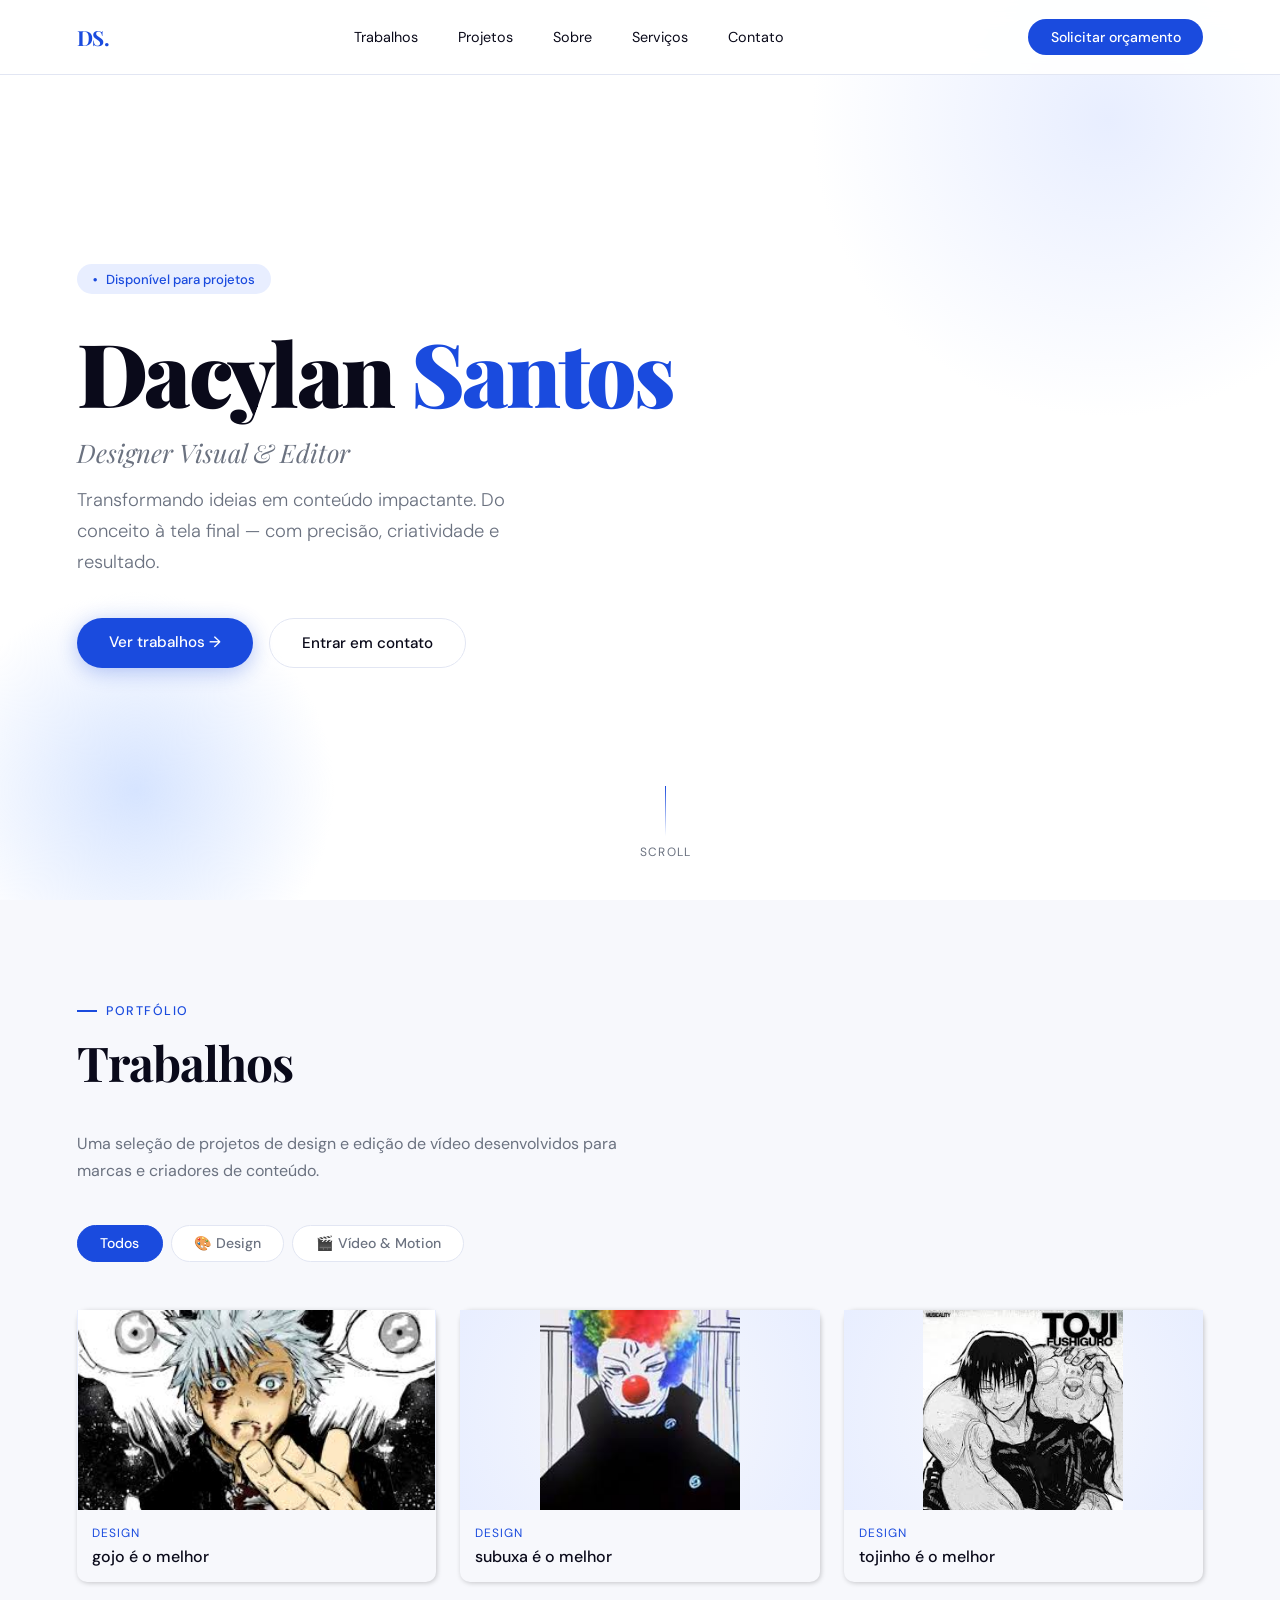
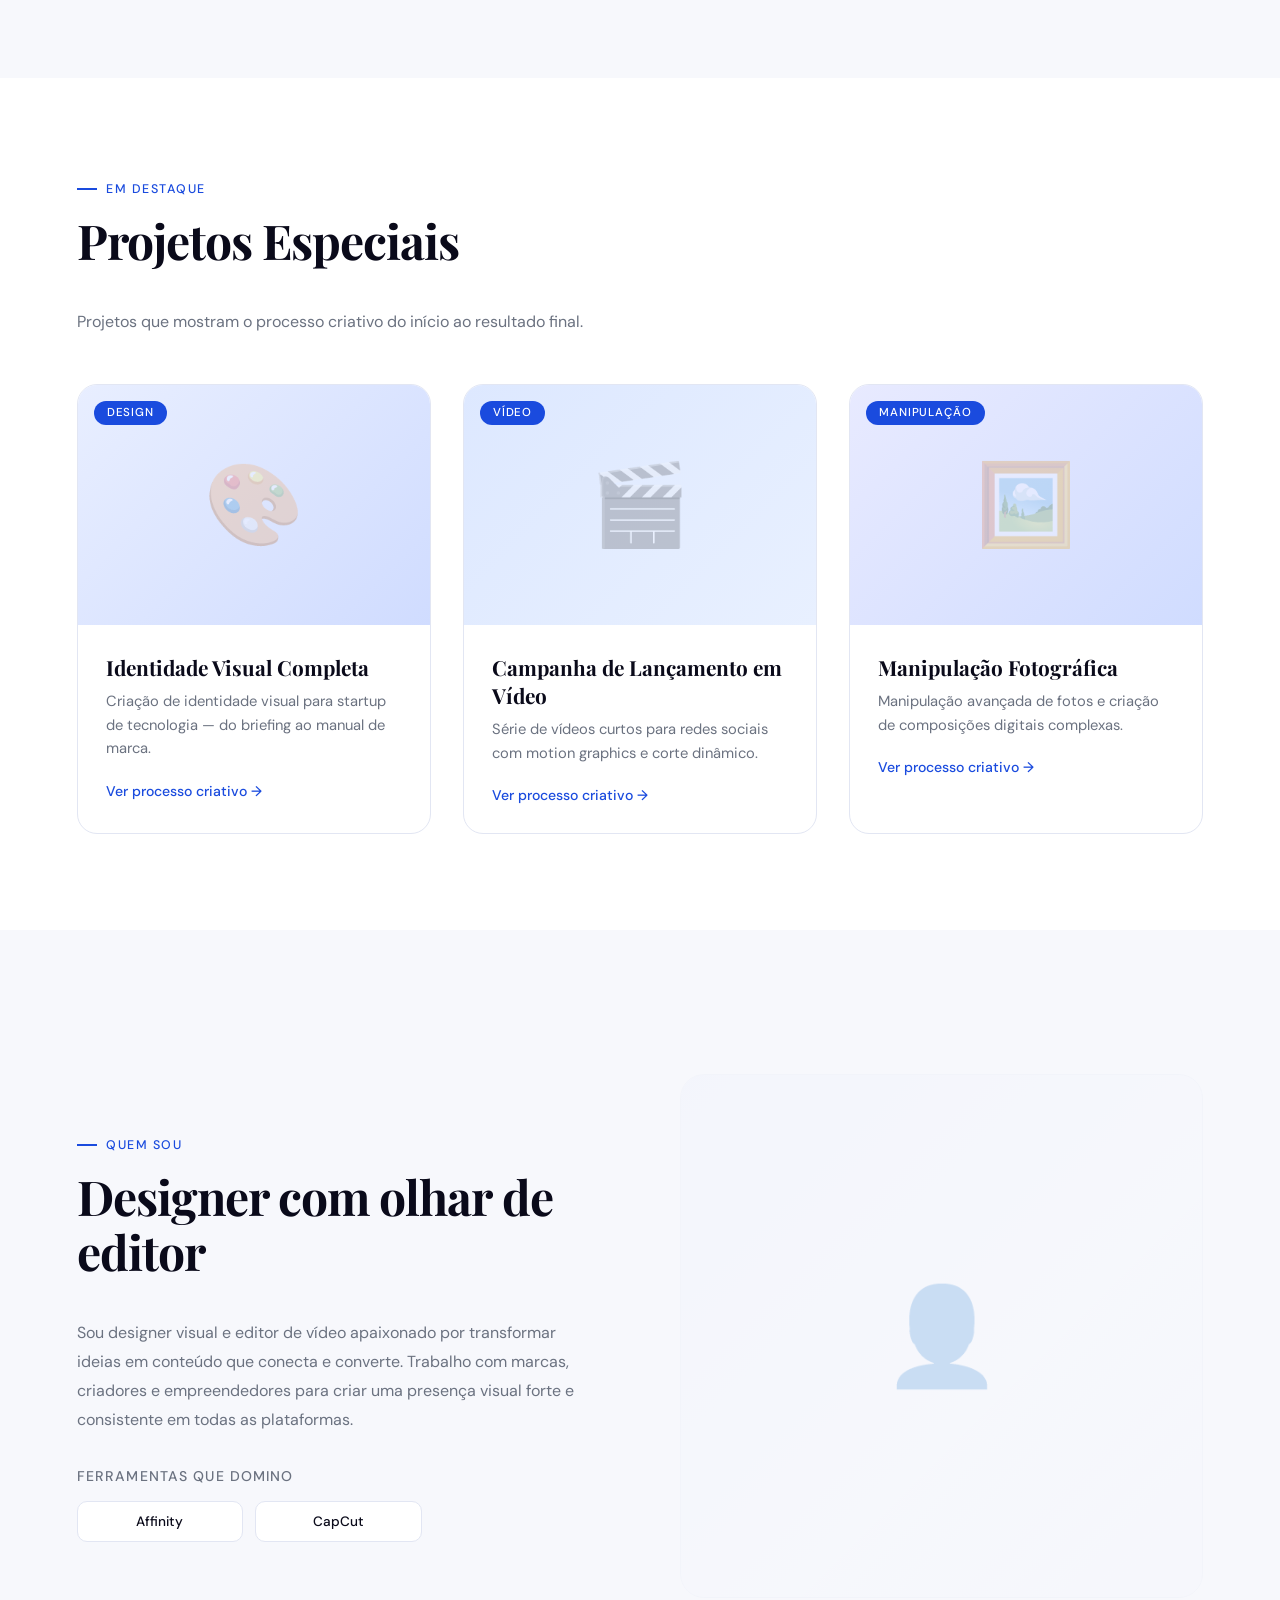
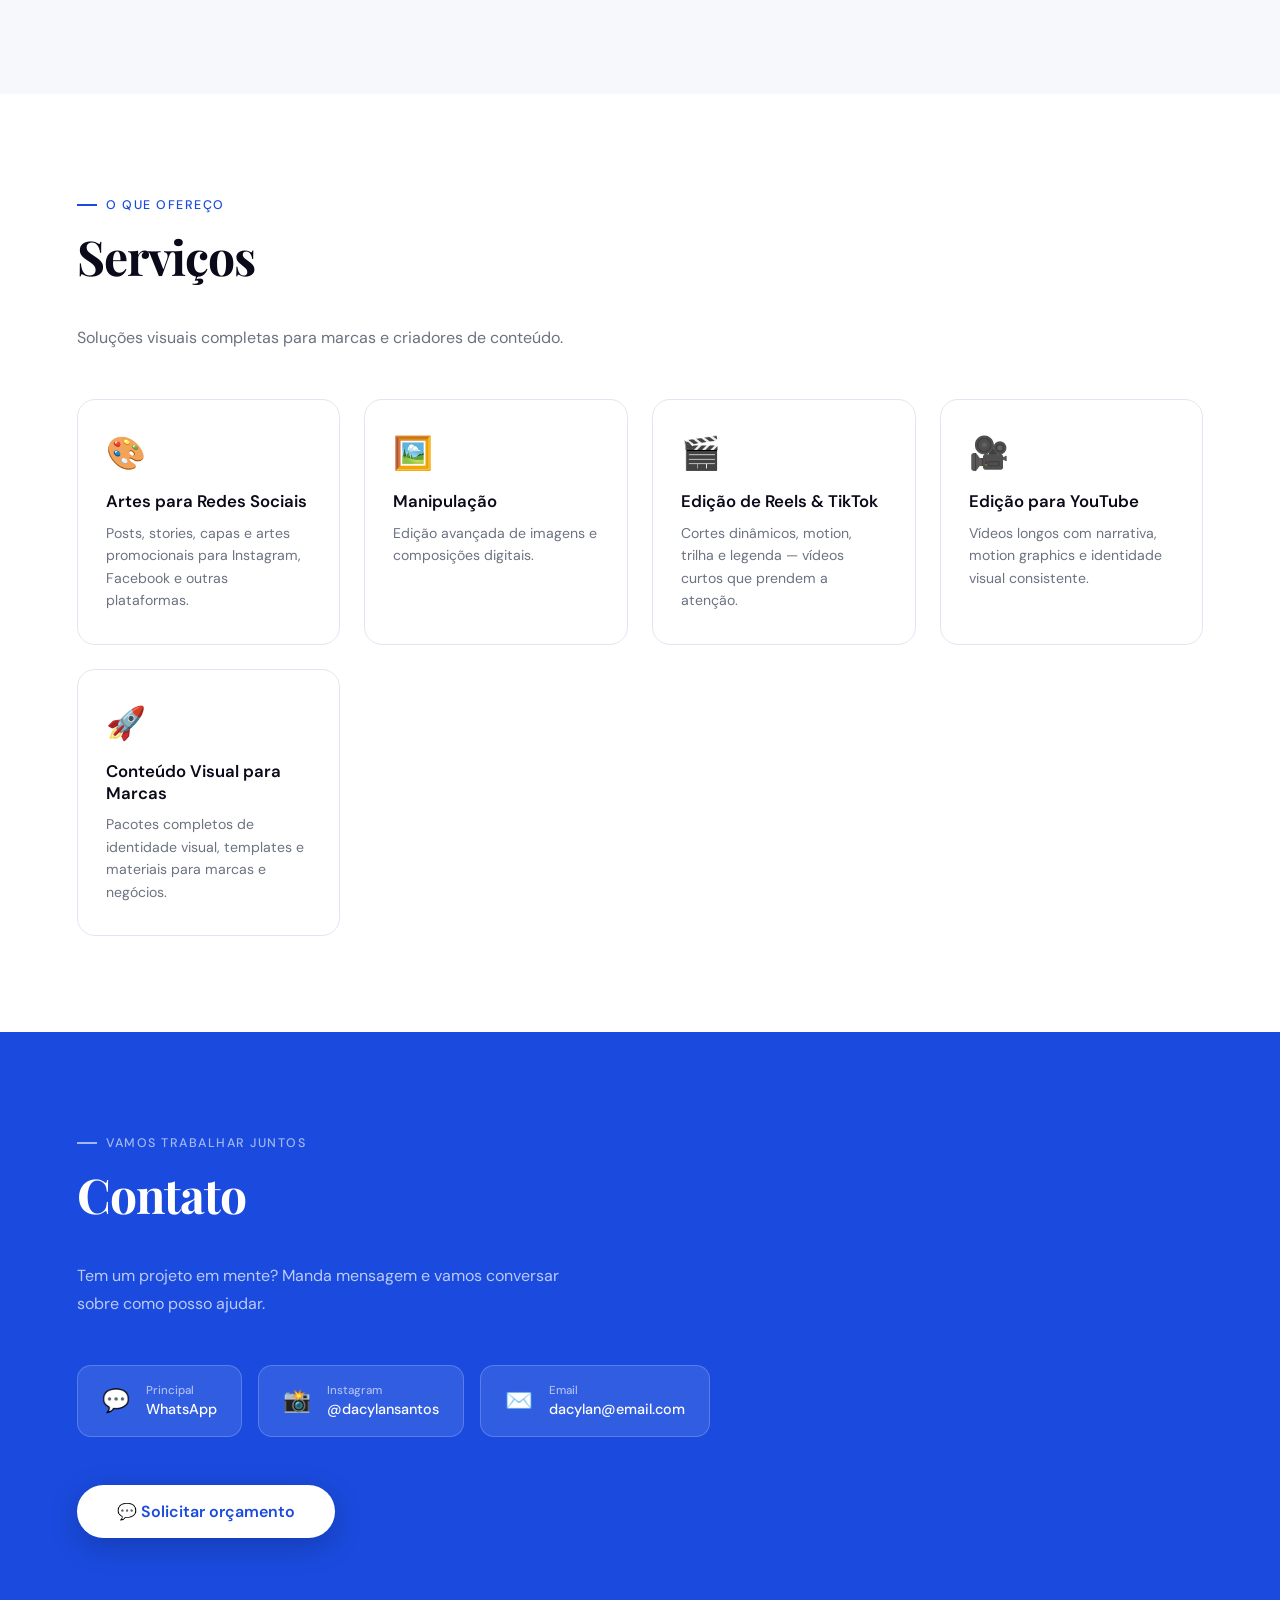
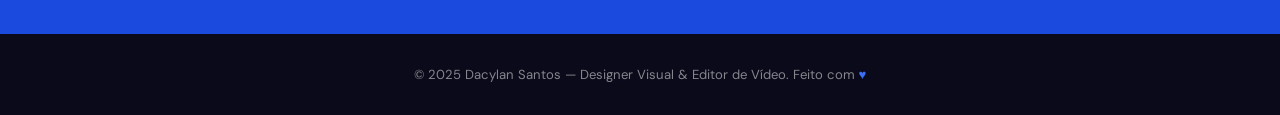
==== index.html @ 197319ad "tamo quase,só falta as fotos de perfil,dos projetos,fazer a filtragem,realizar o poup-ap,as img dos " ====
<!DOCTYPE html>
<html lang="pt-BR">
<head>
<meta charset="UTF-8">
<meta name="viewport" content="width=device-width, initial-scale=1.0">
<title>Dacylan Santos — Designer Visual & Editor</title>
<link href="https://fonts.googleapis.com/css2?family=Playfair+Display:wght@400;700;900&family=DM+Sans:wght@300;400;500&display=swap" rel="stylesheet">
<link rel="stylesheet" href="css/style.css">
</head>
<body>

<!-- NAV -->
<nav>
  <a href="/index.html" class="nav-logo">DS.</a>
  <ul class="nav-links">
    <li><a href="#trabalhos">Trabalhos</a></li>
    <li><a href="#projetos">Projetos</a></li>
    <li><a href="#sobre">Sobre</a></li>
    <li><a href="#servicos">Serviços</a></li>
    <li><a href="#contato">Contato</a></li>
  </ul>
  <a href="#contato" class="nav-cta">Solicitar orçamento</a>
</nav>

<!-- HERO -->
<section class="hero">
  <div class="hero-content">
    <div class="hero-badge">Disponível para projetos</div>
    <h1>Dacylan <span>Santos</span></h1>
    <div style="font-family:'Playfair Display',serif; font-size:clamp(1.2rem,2.5vw,1.6rem); font-weight:400; color:var(--text-muted); margin-bottom:1rem; font-style:italic;">Designer Visual & Editor</div>
    <p class="hero-sub">Transformando ideias em conteúdo impactante. Do conceito à tela final — com precisão, criatividade e resultado.</p>
    <div class="hero-buttons">
      <a href="#trabalhos" class="btn-primary">Ver trabalhos →</a>
      <a href="#contato" class="btn-secondary">Entrar em contato</a>
    </div>
  </div>
  <div class="hero-scroll">
    <div class="scroll-line"></div>
    Scroll
  </div>
</section>

<!-- TRABALHOS -->
<section class="trabalhos" id="trabalhos">
  <div class="section-label">Portfólio</div>
  <h2 class="section-title">Trabalhos</h2>
  <p class="section-desc">Uma seleção de projetos de design e edição de vídeo desenvolvidos para marcas e criadores de conteúdo.</p>

  <div class="tabs">
    <div class="tab active">Todos</div>
    <div class="tab">🎨 Design</div>
    <div class="tab">🎬 Vídeo & Motion</div>
  </div>

  <div id="projetos" class="grid-trabalhos">

  </div>
</section>

<!-- PROJETOS EM DESTAQUE -->
<section id="projetos">
  <div class="section-label">Em destaque</div>
  <h2 class="section-title">Projetos Especiais</h2>
  <p class="section-desc">Projetos que mostram o processo criativo do início ao resultado final.</p>

  <div class="destaques-grid">

    <div class="destaque-card" onclick="openModal('proj1')">
      <div class="destaque-thumb">
        <div class="destaque-thumb-big">🎨</div>
        <div class="destaque-tag">Design</div>
      </div>
      <div class="destaque-body">
        <h3>Identidade Visual Completa</h3>
        <p>Criação de identidade visual para startup de tecnologia — do briefing ao manual de marca.</p>
        <a class="destaque-link">Ver processo criativo →</a>
      </div>
    </div>

    
    <div class="destaque-card" onclick="openModal('proj2')">
      <div class="destaque-thumb" style="background:linear-gradient(135deg,#dde8ff,#e8f0ff)">
        <div class="destaque-thumb-big">🎬</div>
        <div class="destaque-tag">Vídeo</div>
      </div>
      <div class="destaque-body">
        <h3>Campanha de Lançamento em Vídeo</h3>
        <p>Série de vídeos curtos para redes sociais com motion graphics e corte dinâmico.</p>
        <a class="destaque-link">Ver processo criativo →</a>
      </div>
    </div>
    <div class="destaque-card" onclick="openModal('proj3')">
      <div class="destaque-thumb" style="background:linear-gradient(135deg,#e8eaff,#d0dcff)">
        <div class="destaque-thumb-big">🖼️</div>
        <div class="destaque-tag">Manipulação</div>
      </div>
      <div class="destaque-body">
        <h3>Manipulação Fotográfica</h3>
        <p>Manipulação avançada de fotos e criação de composições digitais complexas.</p>
        <a class="destaque-link">Ver processo criativo →</a>
      </div>
    </div>
  </div>
</section>

<!-- SOBRE -->
<section class="sobre" id="sobre">
  <div class="sobre-grid">
    <div>
      <div class="section-label">Quem sou</div>
      <h2 class="section-title">Designer com olhar de editor</h2>

      <!-- <div class="stats">
        <div>
          <div class="stat-num">2+</div>
          <div class="stat-label">Anos de estudos</div>
        </div>
        <div>
          <div class="stat-num">10+</div>
          <div class="stat-label">Projetos participados</div>
        </div>
        <div>
          <div class="stat-num">40+</div>
          <div class="stat-label">Clientes satisfeitos</div>
        </div>
      </div> -->

      <div class="sobre-content">
        <p>Sou designer visual e editor de vídeo apaixonado por transformar ideias em conteúdo que conecta e converte. Trabalho com marcas, criadores e empreendedores para criar uma presença visual forte e consistente em todas as plataformas.</p>
        <div class="softwares-title">Ferramentas que domino</div>
        <div class="softwares-grid">
          <div class="software-pill">Affinity</div>
          <div class="software-pill">CapCut</div>
        </div>
      </div>
    </div>
    <div class="sobre-visual">👤</div>
  </div>
</section>

<!-- SERVIÇOS -->
<section id="servicos">
  <div class="section-label">O que ofereço</div>
  <h2 class="section-title">Serviços</h2>
  <p class="section-desc">Soluções visuais completas para marcas e criadores de conteúdo.</p>

  <div class="servicos-grid">
    <div class="servico-card">
      <div class="servico-icon">🎨</div>
      <h3>Artes para Redes Sociais</h3>
      <p>Posts, stories, capas e artes promocionais para Instagram, Facebook e outras plataformas.</p>
    </div>
    <div class="servico-card">
      <div class="servico-icon">🖼️</div>
      <h3>Manipulação</h3>
      <p>Edição avançada de imagens e composições digitais.</p>
    </div>
    <div class="servico-card">
      <div class="servico-icon">🎬</div>
      <h3>Edição de Reels & TikTok</h3>
      <p>Cortes dinâmicos, motion, trilha e legenda — vídeos curtos que prendem a atenção.</p>
    </div>
    <div class="servico-card">
      <div class="servico-icon">🎥</div>
      <h3>Edição para YouTube</h3>
      <p>Vídeos longos com narrativa, motion graphics e identidade visual consistente.</p>
    </div>
    <div class="servico-card">
      <div class="servico-icon">🚀</div>
      <h3>Conteúdo Visual para Marcas</h3>
      <p>Pacotes completos de identidade visual, templates e materiais para marcas e negócios.</p>
    </div>
  </div>
</section>

<!-- CONTATO -->
<section class="contato" id="contato">
  <div class="section-label">Vamos trabalhar juntos</div>
  <h2 class="section-title">Contato</h2>
  <p class="contato-sub">Tem um projeto em mente? Manda mensagem e vamos conversar sobre como posso ajudar.</p>

  <div class="contato-cards">
    <a href="https://wa.me/5511999999999" class="contato-card">
      <span class="contato-icon">💬</span>
      <div>
        <div style="font-size:0.72rem;opacity:0.6;margin-bottom:0.1rem">Principal</div>
        WhatsApp
      </div>
    </a>
    <a href="https://instagram.com/dacylanSantos" class="contato-card">
      <span class="contato-icon">📸</span>
      <div>
        <div style="font-size:0.72rem;opacity:0.6;margin-bottom:0.1rem">Instagram</div>
        @dacylansantos
      </div>
    </a>
    <a href="mailto:dacylan@email.com" class="contato-card">
      <span class="contato-icon">✉️</span>
      <div>
        <div style="font-size:0.72rem;opacity:0.6;margin-bottom:0.1rem">Email</div>
        dacylan@email.com
      </div>
    </a>
  </div>

  <a href="https://wa.me/5511999999999" class="orcamento-btn">
    💬 Solicitar orçamento
  </a>
</section>

<!-- FOOTER -->
<footer>
  <p>© 2025 Dacylan Santos — Designer Visual & Editor de Vídeo. Feito com <span>♥</span></p>
</footer>

<!-- MODAL -->
<div class="modal-overlay" id="modalOverlay" onclick="closeModal(event)">
  <div class="modal" id="modal">
    <button class="modal-close" onclick="closeModalDirect()">✕</button>
    <div id="modal-content"></div>
  </div>
</div>

<script src="js/script.js"></script>

</body>
</html>
---- css/style.css ----
:root {
    --white: #ffffff;
    --off-white: #f7f8fc;
    --blue: #1a4bde;
    --blue-light: #3b6ff5;
    --blue-pale: #e8eeff;
    --blue-dark: #0d2d9a;
    --text: #0a0a1a;
    --text-muted: #6b7280;
    --border: #e2e6f3;
  }

  * {
    margin: 0;
    padding: 0;
    box-sizing: border-box;
  }

  html {
    scroll-behavior: smooth;
  }

  body {
    font-family: 'DM Sans', sans-serif;
    background: var(--white);
    color: var(--text);
    overflow-x: hidden;
  }

  /* NAV */
  nav {
    position: fixed;
    top: 0;
    left: 0;
    right: 0;
    z-index: 100;
    display: flex;
    align-items: center;
    justify-content: space-between;
    padding: 1.2rem 6%;
    background: rgba(255, 255, 255, 0.92);
    backdrop-filter: blur(12px);
    border-bottom: 1px solid var(--border);
  }

  .nav-logo {
    font-family: 'Playfair Display', serif;
    font-size: 1.3rem;
    font-weight: 700;
    color: var(--blue);
    letter-spacing: -0.02em;
    text-decoration: none;
  }

  .nav-links {
    display: flex;
    gap: 2.5rem;
    list-style: none;
  }

  .nav-links a {
    text-decoration: none;
    color: var(--text);
    font-size: 0.9rem;
    font-weight: 400;
    transition: color 0.2s;
  }

  .nav-links a:hover {
    color: var(--blue);
  }

  .nav-cta {
    background: var(--blue);
    color: white;
    padding: 0.55rem 1.4rem;
    border-radius: 50px;
    font-size: 0.88rem;
    font-weight: 500;
    text-decoration: none;
    transition: all 0.2s, transform 0.2s;
  }

  .nav-cta:hover {
    background: var(--blue-dark);
    transform: translateY(-1px);
  }

  /* HERO */
  .hero {
    min-height: 100vh;
    display: flex;
    align-items: center;
    padding: 6rem 6% 4rem;
    position: relative;
    overflow: hidden;
  }

  .hero::before {
    content: '';
    position: absolute;
    top: -20%;
    right: -10%;
    width: 600px;
    height: 600px;
    background: radial-gradient(circle, var(--blue-pale) 0%, transparent 70%);
    border-radius: 50%;
    animation: floatBg 8s ease-in-out infinite;
  }

  .hero::after {
    content: '';
    position: absolute;
    bottom: -10%;
    left: -5%;
    width: 400px;
    height: 400px;
    background: radial-gradient(circle, #d6e4ff 0%, transparent 70%);
    border-radius: 50%;
    animation: floatBg 10s ease-in-out infinite reverse;
  }

  @keyframes floatBg {

    0%,
    100% {
      transform: translate(0, 0) scale(1);
    }

    50% {
      transform: translate(20px, -20px) scale(1.05);
    }
  }

  .hero-content {
    position: relative;
    z-index: 1;
    max-width: 700px;
  }

  .hero-badge {
    display: inline-flex;
    align-items: center;
    gap: 0.5rem;
    background: var(--blue-pale);
    color: var(--blue);
    padding: 0.4rem 1rem;
    border-radius: 50px;
    font-size: 0.82rem;
    font-weight: 500;
    margin-bottom: 2rem;
    animation: fadeUp 0.6s ease both;
  }

  .hero-badge::before {
    content: '●';
    font-size: 0.5rem;
    animation: pulse 2s infinite;
  }

  @keyframes pulse {

    0%,
    100% {
      opacity: 1
    }

    50% {
      opacity: 0.3
    }
  }

  .hero h1 {
    font-family: 'Playfair Display', serif;
    font-size: clamp(3rem, 7vw, 5.5rem);
    line-height: 1.05;
    font-weight: 900;
    letter-spacing: -0.03em;
    margin-bottom: 1rem;
    animation: fadeUp 0.6s 0.1s ease both;
  }

  .hero h1 span {
    color: var(--blue);
  }

  .hero-sub {
    font-size: 1.15rem;
    font-weight: 300;
    color: var(--text-muted);
    line-height: 1.7;
    margin-bottom: 2.5rem;
    max-width: 500px;
    animation: fadeUp 0.6s 0.2s ease both;
  }

  .hero-buttons {
    display: flex;
    gap: 1rem;
    flex-wrap: wrap;
    animation: fadeUp 0.6s 0.3s ease both;
  }

  .btn-primary {
    background: var(--blue);
    color: white;
    padding: 0.85rem 2rem;
    border-radius: 50px;
    font-size: 0.95rem;
    font-weight: 500;
    text-decoration: none;
    transition: all 0.2s;
    box-shadow: 0 4px 20px rgba(26, 75, 222, 0.3);
  }

  .btn-primary:hover {
    background: var(--blue-dark);
    transform: translateY(-2px);
    box-shadow: 0 8px 30px rgba(26, 75, 222, 0.4);
  }

  .btn-secondary {
    background: transparent;
    color: var(--text);
    padding: 0.85rem 2rem;
    border-radius: 50px;
    font-size: 0.95rem;
    font-weight: 500;
    text-decoration: none;
    border: 1.5px solid var(--border);
    transition: all 0.2s;
  }

  .btn-secondary:hover {
    border-color: var(--blue);
    color: var(--blue);
  }

  .hero-scroll {
    position: absolute;
    bottom: 2.5rem;
    left: 50%;
    transform: translateX(-50%);
    display: flex;
    flex-direction: column;
    align-items: center;
    gap: 0.5rem;
    font-size: 0.75rem;
    color: var(--text-muted);
    text-transform: uppercase;
    letter-spacing: 0.1em;
    animation: fadeUp 0.6s 0.6s ease both;
  }

  .scroll-line {
    width: 1px;
    height: 50px;
    background: linear-gradient(to bottom, var(--blue), transparent);
    animation: scrollAnim 2s ease-in-out infinite;
  }

  @keyframes scrollAnim {

    0%,
    100% {
      transform: scaleY(1);
      opacity: 1
    }

    50% {
      transform: scaleY(0.5);
      opacity: 0.4
    }
  }

  @keyframes fadeUp {
    from {
      opacity: 0;
      transform: translateY(30px);
    }

    to {
      opacity: 1;
      transform: translateY(0);
    }
  }

  /* SECTIONS */
  section {
    padding: 6rem 6%;
  }

  .section-label {
    display: inline-flex;
    align-items: center;
    gap: 0.6rem;
    font-size: 0.78rem;
    font-weight: 500;
    text-transform: uppercase;
    letter-spacing: 0.12em;
    color: var(--blue);
    margin-bottom: 1rem;
  }

  .section-label::before {
    content: '';
    display: block;
    width: 20px;
    height: 2px;
    background: var(--blue);
  }

  .section-title {
    font-family: 'Playfair Display', serif;
    font-size: clamp(2rem, 4vw, 3rem);
    font-weight: 700;
    line-height: 1.15;
    letter-spacing: -0.02em;
    margin-bottom: 2.5rem;
  }

  .section-desc {
    color: var(--text-muted);
    font-size: 1rem;
    line-height: 1.7;
    max-width: 550px;
  }

  /* TRABALHOS */
  .trabalhos {
    background: var(--off-white);
  }

  .tabs {
    display: flex;
    gap: 0.5rem;
    flex-wrap: wrap;
    margin-top: 2.5rem;
    margin-bottom: 3rem;
  }

  .tab {
    padding: 0.55rem 1.4rem;
    border-radius: 50px;
    font-size: 0.88rem;
    font-weight: 500;
    cursor: pointer;
    border: 1.5px solid var(--border);
    background: white;
    color: var(--text-muted);
    transition: all 0.2s;
  }

  .tab.active,
  .tab:hover {
    background: var(--blue);
    color: white;
    border-color: var(--blue);
  }

  .grid-trabalhos {
    display: grid;
    grid-template-columns: repeat(auto-fill, minmax(280px, 1fr));
    gap: 1.5rem;
  }

  .grid-trabalhos .projeto{
    display: flex;
    flex-direction: column;
    background-color: var(--off-white);
    border-radius: 10px;
    box-shadow: 1px 1px 5px #00000034;
    transition: all 0.5s ease;
    cursor: pointer;
    position: relative;
  }

  .grid-trabalhos .projeto:hover{
    transform: translateY(-5px);
    box-shadow: 1px 4px 5px #00000034;
  }
  
  .grid-trabalhos .projeto::before{
    z-index: 201;
    content: "Ver projeto";
    position: absolute;
    top: 35%;
    left: 40%;
    color: white;
    transition: all 0.2s ease;
    opacity: 0;
  }

  .grid-trabalhos .projeto:hover::before{
    opacity: 1;
  }

  .grid-trabalhos .projeto::after{
    content: "";
    position: absolute;
    top: 0;
    left: 0;
    width: 100%;
    height: 200px;
    background-color: var(--blue);
    border-radius: 10px 10px 0 0 ;
    transition: all 0.2s ease;
    opacity: 0;
  }

  .grid-trabalhos .projeto:hover::after{
    opacity: 1;
  }
  
  .projeto .pai-img{
    height: 200px;
    background-image: radial-gradient(circle,var(--off-white),var(--blue-pale));
    display: flex;
    justify-content: center;
  }
  
  .pai-img .filha-img{
    width: 100%;
    height: 100%;
    object-fit: contain;
  }

  .projeto span{
    color: var(--blue);
    text-transform: uppercase;
    font-size: 12px;
    letter-spacing: 1px;
    margin: 15px 0px 5px 15px;
  }
  
  .projeto h4{
    margin: 0px 0px 15px 15px;
    font-weight: 500;
  }

  /* DESTAQUES */
  .destaques-grid {
    display: grid;
    grid-template-columns: repeat(auto-fill, minmax(340px, 1fr));
    gap: 2rem;
    margin-top: 3rem;
  }

  .destaque-card {
    background: white;
    border-radius: 20px;
    border: 1px solid var(--border);
    overflow: hidden;
    cursor: pointer;
    transition: transform 0.25s, box-shadow 0.25s;
    position: relative;
  }

  .destaque-card:hover {
    transform: translateY(-8px);
    box-shadow: 0 25px 60px rgba(26, 75, 222, 0.14);
  }

  .destaque-thumb {
    height: 240px;
    background: linear-gradient(135deg, var(--blue-pale), #d0dcff);
    display: flex;
    align-items: center;
    justify-content: center;
    position: relative;
  }

  .destaque-thumb-big {
    font-size: 5rem;
    opacity: 0.25;
  }

  .destaque-tag {
    position: absolute;
    top: 1rem;
    left: 1rem;
    background: var(--blue);
    color: white;
    font-size: 0.72rem;
    font-weight: 500;
    text-transform: uppercase;
    letter-spacing: 0.08em;
    padding: 0.3rem 0.8rem;
    border-radius: 50px;
  }

  .destaque-body {
    padding: 1.75rem;
  }

  .destaque-body h3 {
    font-family: 'Playfair Display', serif;
    font-size: 1.3rem;
    font-weight: 700;
    margin-bottom: 0.6rem;
  }

  .destaque-body p {
    color: var(--text-muted);
    font-size: 0.92rem;
    line-height: 1.6;
    margin-bottom: 1.2rem;
  }

  .destaque-link {
    display: inline-flex;
    align-items: center;
    gap: 0.5rem;
    color: var(--blue);
    font-size: 0.88rem;
    font-weight: 500;
    text-decoration: none;
    transition: gap 0.2s;
  }

  .destaque-link:hover {
    gap: 0.9rem;
  }

  /* SOBRE */
  .sobre {
    background: var(--off-white);
  }

  .sobre-grid {
    display: grid;
    grid-template-columns: 1fr 1fr;
    gap: 5rem;
    align-items: center;
    margin-top: 3rem;
  }

  .sobre-visual {
    aspect-ratio: 1;
    background: linear-gradient(135deg, var(--blue-pale), white);
    border-radius: 24px;
    border: 1px solid var(--border);
    display: flex;
    align-items: center;
    justify-content: center;
    font-size: 6rem;
    color: var(--blue);
    opacity: 0.2;
    position: relative;
    overflow: hidden;
  }

  .sobre-visual::after {
    content: '';
    position: absolute;
    inset: 0;
    background: linear-gradient(135deg, transparent 60%, rgba(26, 75, 222, 0.05));
  }

  .sobre-content p {
    color: var(--text-muted);
    line-height: 1.8;
    font-size: 1rem;
    margin-bottom: 2rem;
  }

  .softwares-grid {
    display: grid;
    grid-template-columns: repeat(3, 1fr);
    gap: 0.75rem;
  }

  .software-pill {
    background: white;
    border: 1.5px solid var(--border);
    border-radius: 10px;
    padding: 0.7rem 0.8rem;
    font-size: 0.85rem;
    font-weight: 500;
    text-align: center;
    transition: border-color 0.2s, color 0.2s;
  }

  .software-pill:hover {
    border-color: var(--blue);
    color: var(--blue);
  }

  .softwares-title {
    font-size: 0.88rem;
    font-weight: 500;
    margin-bottom: 1rem;
    color: var(--text-muted);
    text-transform: uppercase;
    letter-spacing: 0.08em;
  }

  .stats {
    display: flex;
    gap: 2.5rem;
    margin-bottom: 2rem;
  }

  .stat-num {
    font-family: 'Playfair Display', serif;
    font-size: 2.5rem;
    font-weight: 900;
    color: var(--blue);
  }

  .stat-label {
    font-size: 0.82rem;
    color: var(--text-muted);
  }

  /* SERVIÇOS */
  .servicos-grid {
    display: grid;
    grid-template-columns: repeat(auto-fill, minmax(260px, 1fr));
    gap: 1.5rem;
    margin-top: 3rem;
  }

  .servico-card {
    background: white;
    border-radius: 18px;
    border: 1.5px solid var(--border);
    padding: 2rem 1.75rem;
    transition: all 0.25s;
    position: relative;
    overflow: hidden;
  }

  .servico-card::before {
    content: '';
    position: absolute;
    inset: 0;
    background: linear-gradient(135deg, var(--blue-pale), white);
    opacity: 0;
    transition: opacity 0.25s;
  }

  .servico-card:hover::before {
    opacity: 1;
  }

  .servico-card:hover {
    border-color: var(--blue-light);
    transform: translateY(-4px);
    box-shadow: 0 15px 40px rgba(26, 75, 222, 0.1);
  }

  .servico-icon {
    font-size: 2rem;
    margin-bottom: 1rem;
    position: relative;
  }

  .servico-card h3 {
    font-size: 1.05rem;
    font-weight: 600;
    margin-bottom: 0.6rem;
    position: relative;
  }

  .servico-card p {
    color: var(--text-muted);
    font-size: 0.88rem;
    line-height: 1.6;
    position: relative;
  }

  /* CONTATO */
  .contato {
    background: var(--blue);
    color: white;
  }

  .contato .section-label {
    color: rgba(255, 255, 255, 0.6);
  }

  .contato .section-label::before {
    background: rgba(255, 255, 255, 0.6);
  }

  .contato .section-title {
    color: white;
  }

  .contato-sub {
    color: rgba(255, 255, 255, 0.7);
    max-width: 500px;
    margin-bottom: 3rem;
    font-size: 1rem;
    line-height: 1.7;
    margin-top: 0.5rem;
  }

  .contato-cards {
    display: flex;
    gap: 1rem;
    flex-wrap: wrap;
    margin-bottom: 3rem;
  }

  .contato-card {
    display: flex;
    align-items: center;
    gap: 1rem;
    background: rgba(255, 255, 255, 0.1);
    border: 1px solid rgba(255, 255, 255, 0.2);
    border-radius: 14px;
    padding: 1.1rem 1.5rem;
    text-decoration: none;
    color: white;
    font-size: 0.9rem;
    font-weight: 500;
    transition: all 0.2s;
    backdrop-filter: blur(6px);
  }

  .contato-card:hover {
    background: rgba(255, 255, 255, 0.2);
    transform: translateY(-2px);
  }

  .contato-icon {
    font-size: 1.4rem;
  }

  .orcamento-btn {
    display: inline-flex;
    align-items: center;
    gap: 0.8rem;
    background: white;
    color: var(--blue);
    padding: 1rem 2.5rem;
    border-radius: 50px;
    font-size: 1rem;
    font-weight: 600;
    text-decoration: none;
    transition: all 0.2s;
    box-shadow: 0 8px 30px rgba(0, 0, 0, 0.2);
  }

  .orcamento-btn:hover {
    transform: translateY(-3px);
    box-shadow: 0 15px 40px rgba(0, 0, 0, 0.3);
  }

  /* MODAL */
  .modal-overlay {
    position: fixed;
    inset: 0;
    z-index: 200;
    background: rgba(10, 10, 26, 0.7);
    backdrop-filter: blur(6px);
    display: flex;
    align-items: center;
    justify-content: center;
    padding: 2rem;
    opacity: 0;
    pointer-events: none;
    transition: opacity 0.3s;
  }

  .modal-overlay.open {
    opacity: 1;
    pointer-events: all;
  }

  .modal {
    background: white;
    border-radius: 24px;
    max-width: 700px;
    width: 100%;
    max-height: 80vh;
    overflow-y: auto;
    padding: 3rem;
    transform: translateY(30px);
    transition: transform 0.3s;
  }

  .modal-overlay.open .modal {
    transform: translateY(0);
  }

  .modal-close {
    position: absolute;
    right: 0px;
    margin-right: 60px;
    margin-top: 10px;
    z-index: 1000;
    background: var(--border);
    border: none;
    width: 36px;
    height: 36px;
    border-radius: 50%;
    font-size: 1.1rem;
    cursor: pointer;
    color: var(--text-muted);
    transition: all 0.2s;
  }

  .modal-close:hover {
    background: var(--blue-pale);
    color: var(--blue);
  }

  .modal h2 {
    font-family: 'Playfair Display', serif;
    font-size: 1.8rem;
    font-weight: 700;
    margin-bottom: 0.5rem;
  }

  .modal-tag {
    display: inline-block;
    background: var(--blue-pale);
    color: var(--blue);
    font-size: 0.75rem;
    font-weight: 500;
    padding: 0.3rem 0.9rem;
    border-radius: 50px;
    margin-bottom: 1.5rem;
  }

  .modal-section h4 {
    font-size: 0.8rem;
    text-transform: uppercase;
    letter-spacing: 0.1em;
    color: var(--text-muted);
    margin-bottom: 0.8rem;
  }

  .modal-section {
    margin-bottom: 2rem;
  }

  .modal-section p {
    color: var(--text-muted);
    line-height: 1.7;
    font-size: 0.95rem;
  }

  .modal-thumb {
    height: 200px;
    background: linear-gradient(135deg, var(--blue-pale), #d0dcff);
    border-radius: 14px;
    margin-bottom: 2rem;
    display: flex;
    align-items: center;
    justify-content: center;
    font-size: 4rem;
    opacity: 0.3;
  }

  /* ocutação da barra lateral do modal */
  /* Para navegadores baseados em WebKit (Chrome, Safari, Edge) */
  .modal::-webkit-scrollbar {
    display: none;
  }

  /* Para Firefox */
  .modal {
    scrollbar-width: none;
    -ms-overflow-style: none;
    /* Para Internet Explorer e Edge antigo */
  }


  /* FOOTER */
  footer {
    background: #0a0a1a;
    color: rgba(255, 255, 255, 0.5);
    text-align: center;
    padding: 2rem 6%;
    font-size: 0.82rem;
  }

  footer span {
    color: var(--blue-light);
  }

  @media (max-width: 768px) {
    .nav-links {
      display: none;
    }

    .sobre-grid {
      grid-template-columns: 1fr;
      gap: 2rem;
    }

    .sobre-visual {
      display: none;
    }

    .stats {
      gap: 1.5rem;
    }
  }
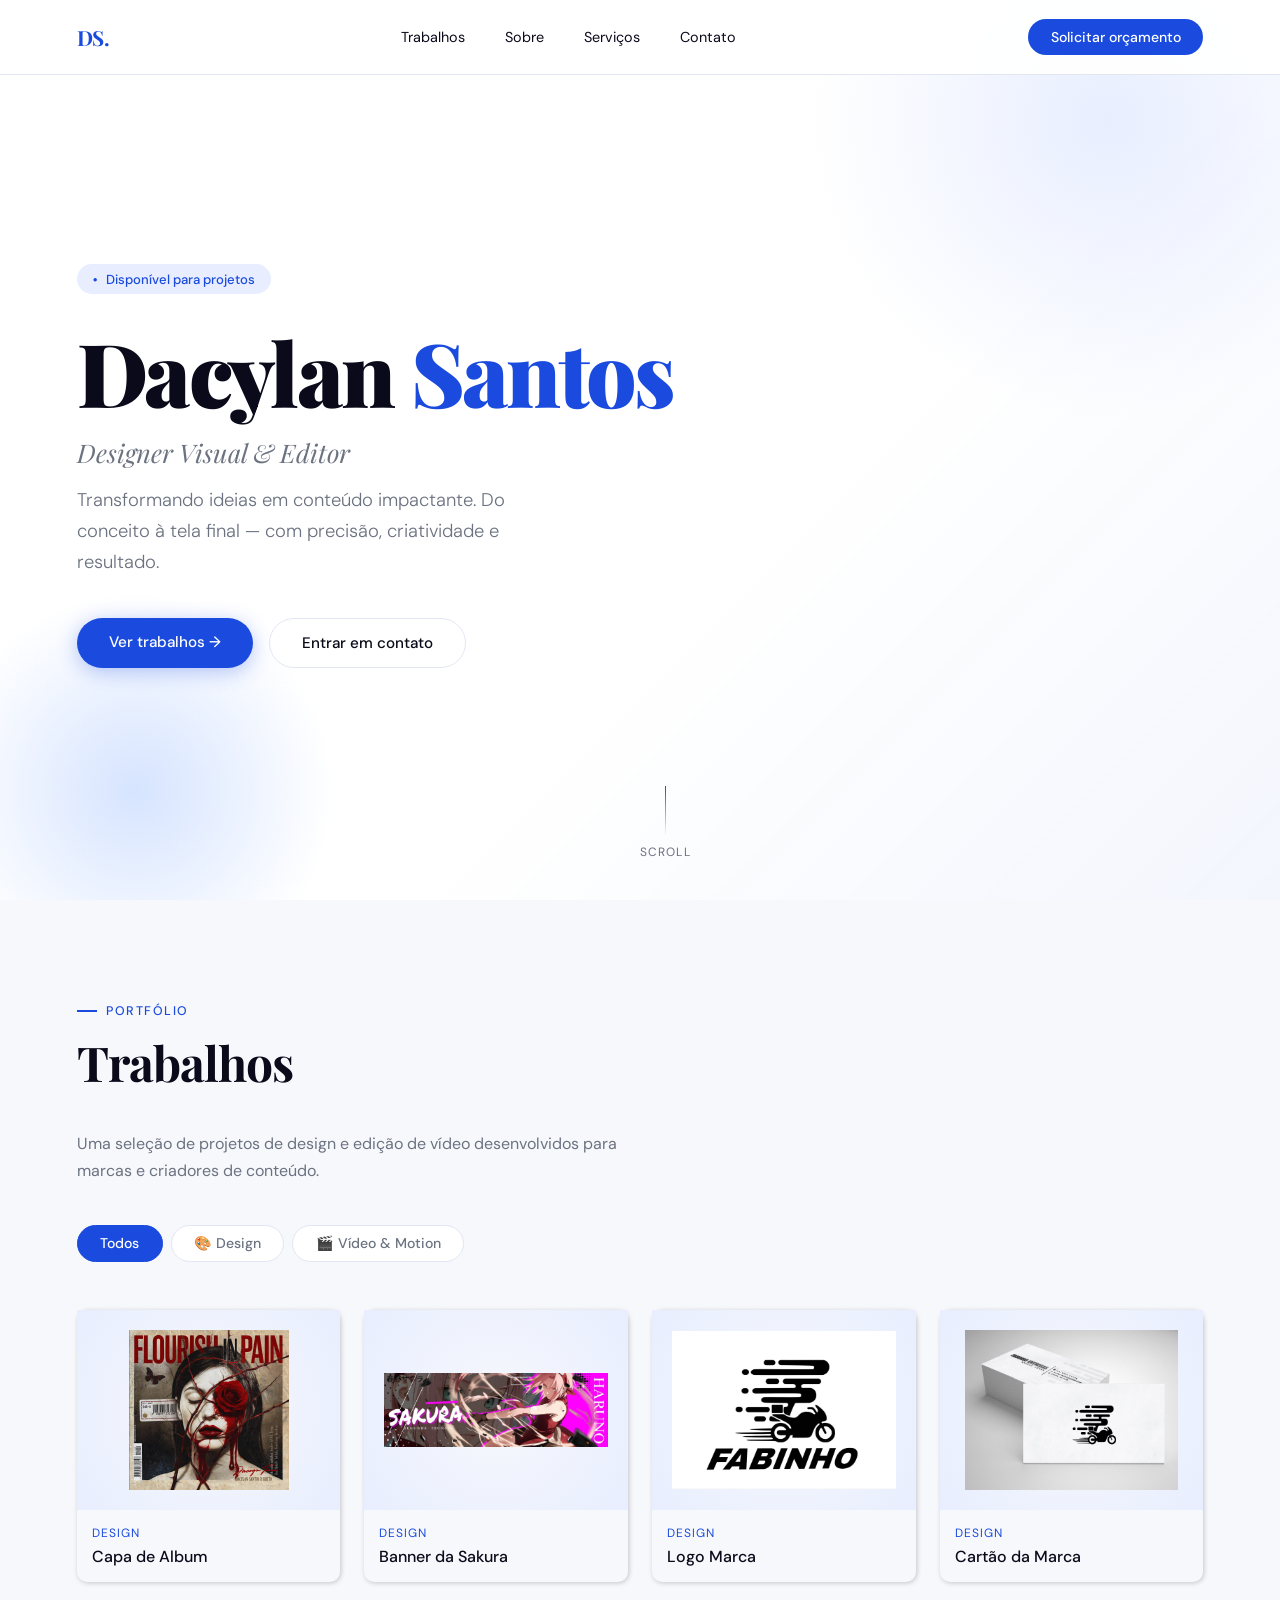
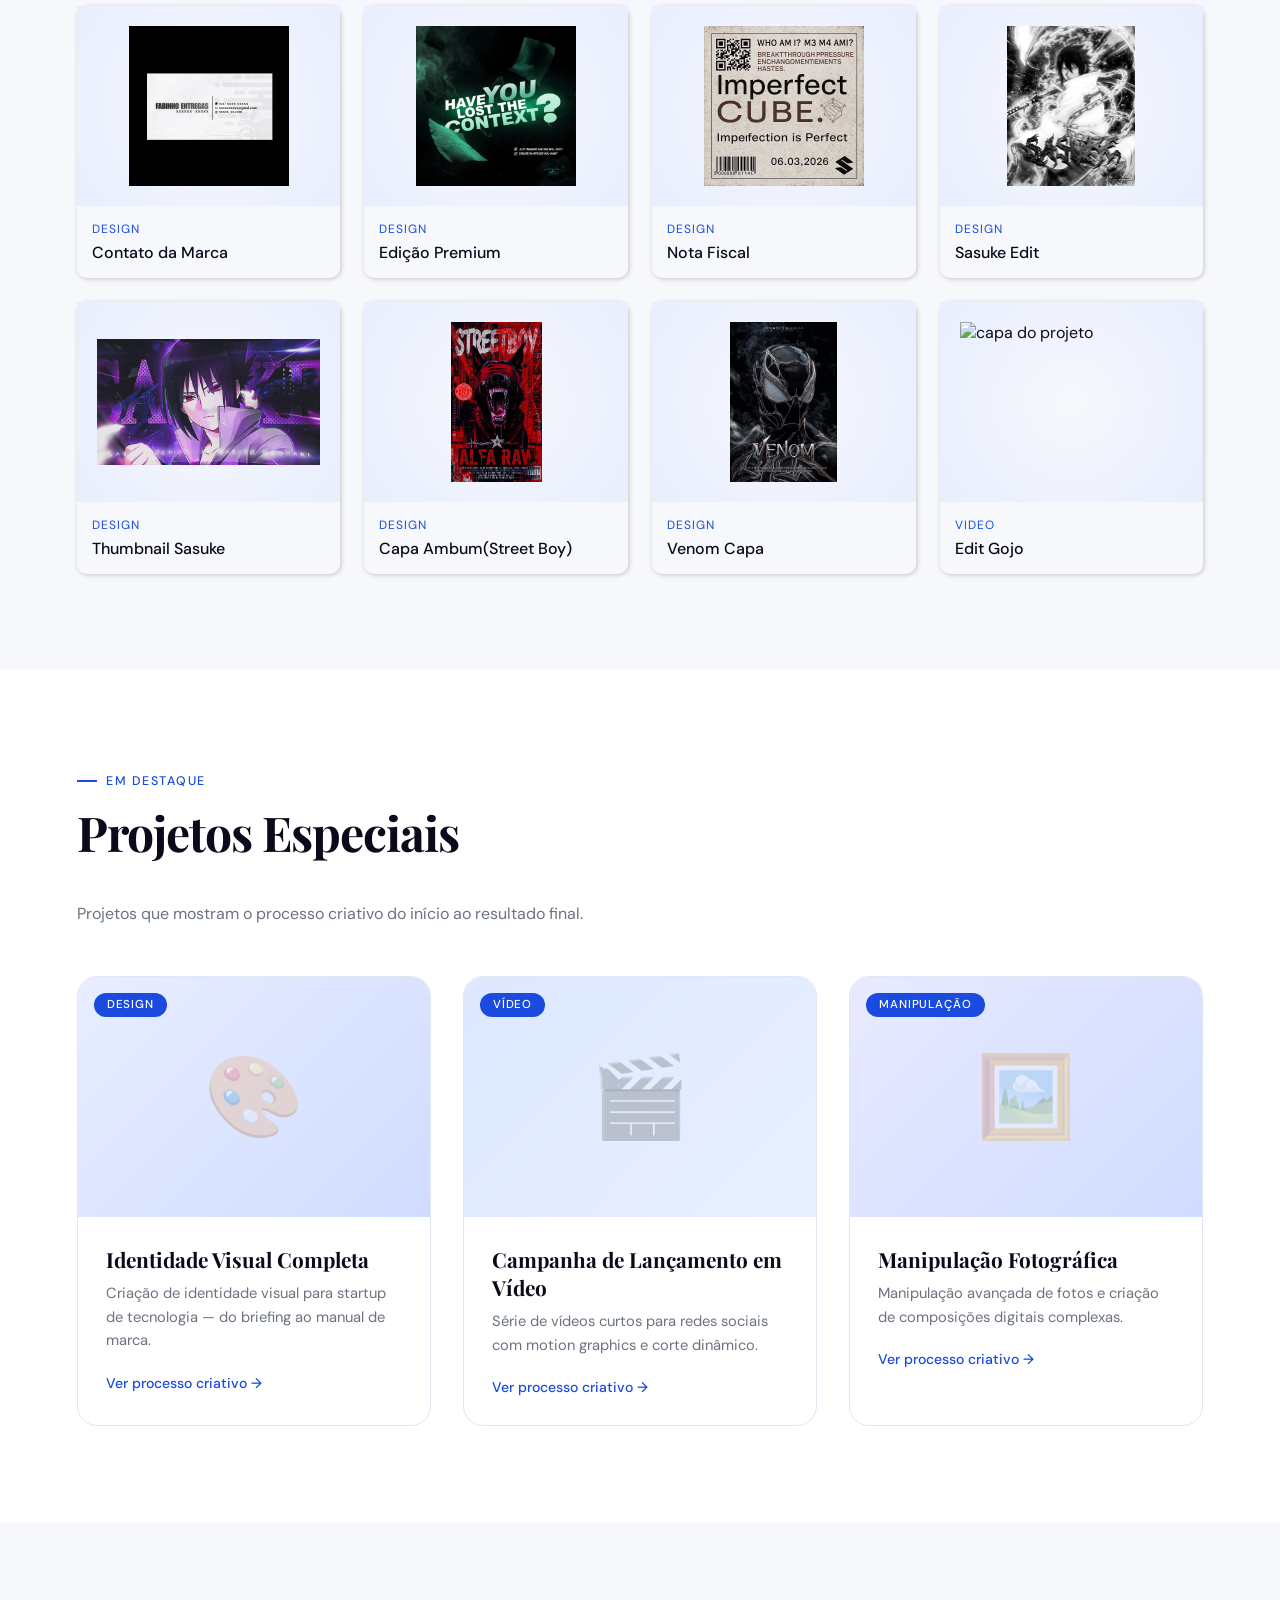
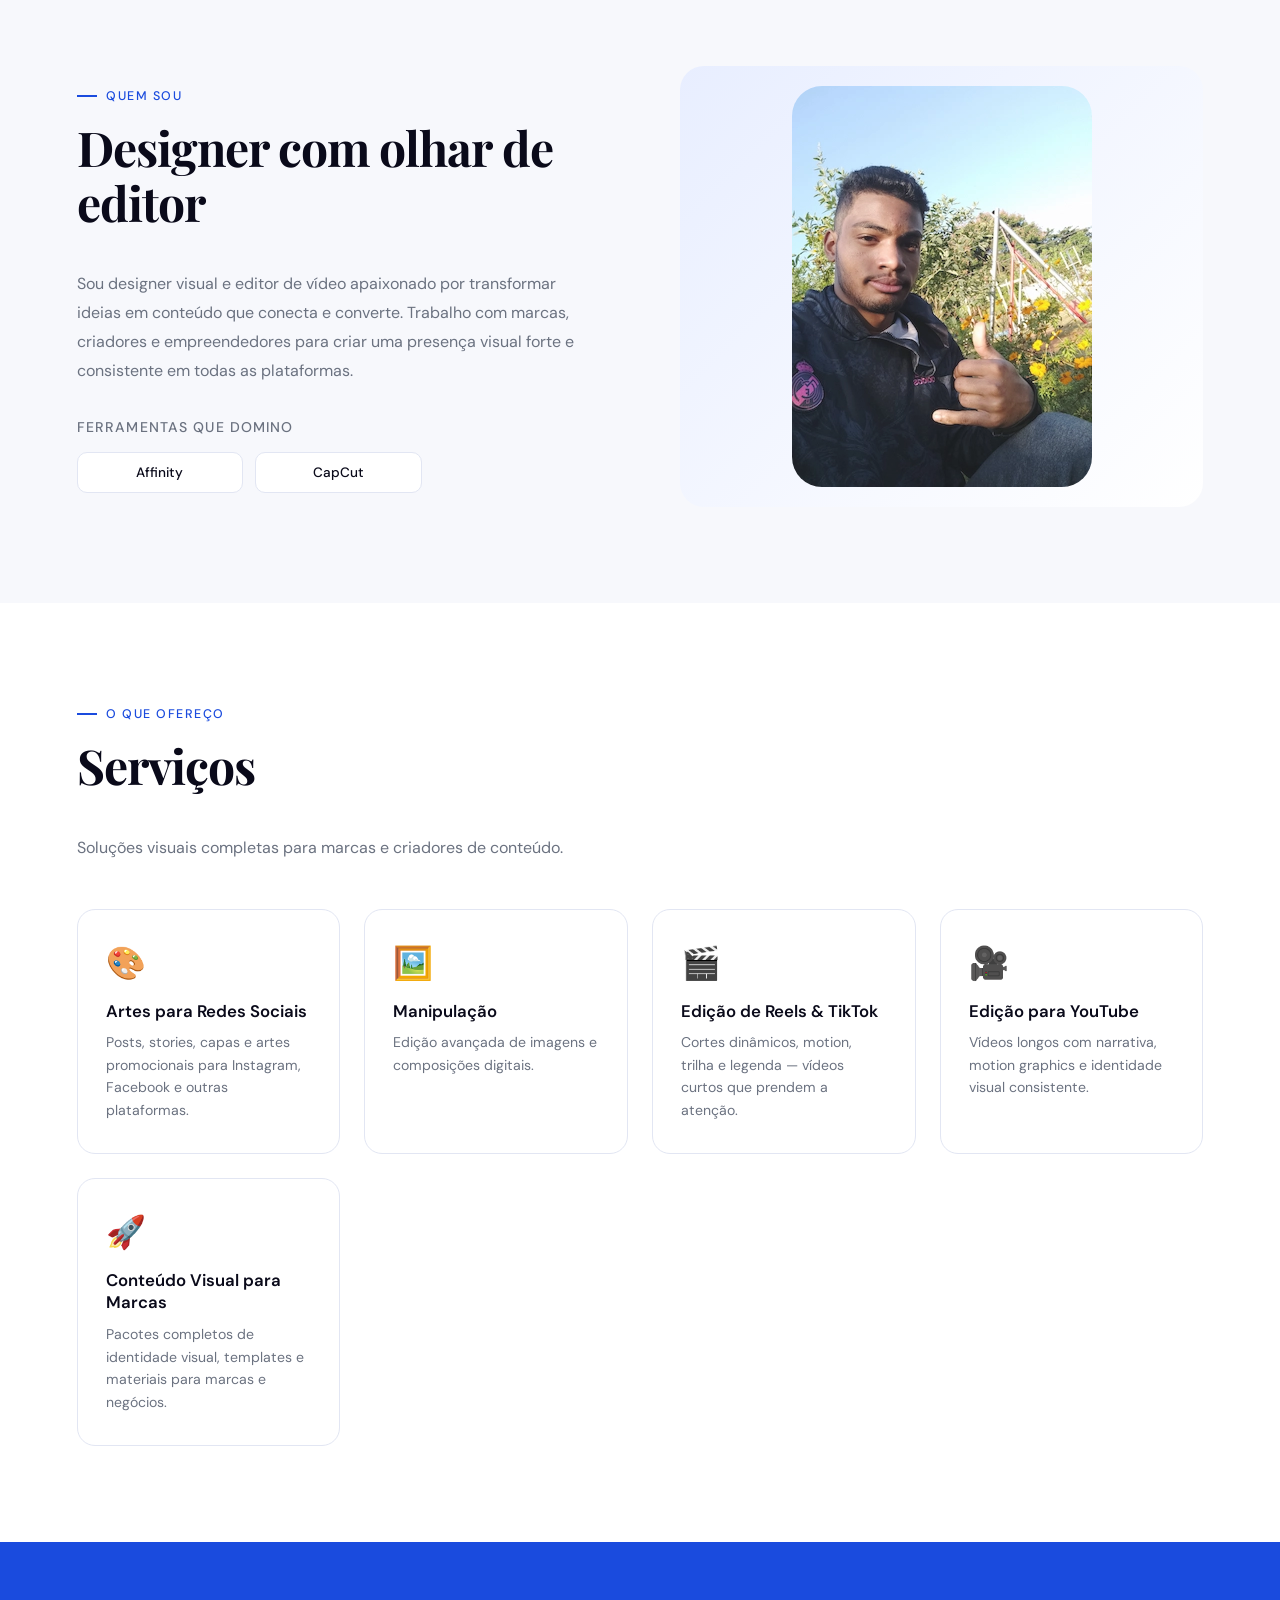
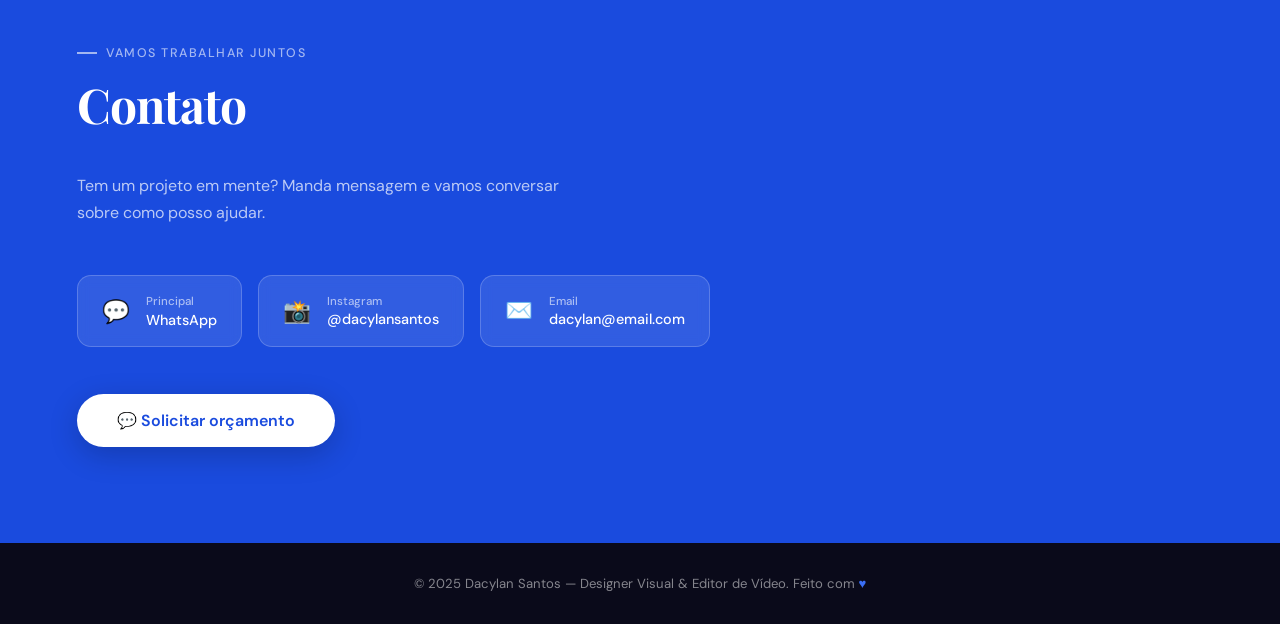
==== commit afd26e7c: "quase" ====
--- a/index.html
+++ b/index.html
@@ -14,7 +14,6 @@
   <a href="/index.html" class="nav-logo">DS.</a>
   <ul class="nav-links">
     <li><a href="#trabalhos">Trabalhos</a></li>
-    <li><a href="#projetos">Projetos</a></li>
     <li><a href="#sobre">Sobre</a></li>
     <li><a href="#servicos">Serviços</a></li>
     <li><a href="#contato">Contato</a></li>
@@ -47,9 +46,9 @@
   <p class="section-desc">Uma seleção de projetos de design e edição de vídeo desenvolvidos para marcas e criadores de conteúdo.</p>
 
   <div class="tabs">
-    <div class="tab active">Todos</div>
-    <div class="tab">🎨 Design</div>
-    <div class="tab">🎬 Vídeo & Motion</div>
+    <div class="tab active todos" onclick="filtrar('todos')">Todos</div>
+    <div class="tab design" onclick="filtrar('design')">🎨 Design</div>
+    <div class="tab video" onclick="filtrar('video')">🎬 Vídeo & Motion</div>
   </div>
 
   <div id="projetos" class="grid-trabalhos">
@@ -77,7 +76,6 @@
       </div>
     </div>
 
-    
     <div class="destaque-card" onclick="openModal('proj2')">
       <div class="destaque-thumb" style="background:linear-gradient(135deg,#dde8ff,#e8f0ff)">
         <div class="destaque-thumb-big">🎬</div>
@@ -89,6 +87,7 @@
         <a class="destaque-link">Ver processo criativo →</a>
       </div>
     </div>
+
     <div class="destaque-card" onclick="openModal('proj3')">
       <div class="destaque-thumb" style="background:linear-gradient(135deg,#e8eaff,#d0dcff)">
         <div class="destaque-thumb-big">🖼️</div>
@@ -100,6 +99,7 @@
         <a class="destaque-link">Ver processo criativo →</a>
       </div>
     </div>
+
   </div>
 </section>
 
@@ -109,22 +109,6 @@
     <div>
       <div class="section-label">Quem sou</div>
       <h2 class="section-title">Designer com olhar de editor</h2>
-
-      <!-- <div class="stats">
-        <div>
-          <div class="stat-num">2+</div>
-          <div class="stat-label">Anos de estudos</div>
-        </div>
-        <div>
-          <div class="stat-num">10+</div>
-          <div class="stat-label">Projetos participados</div>
-        </div>
-        <div>
-          <div class="stat-num">40+</div>
-          <div class="stat-label">Clientes satisfeitos</div>
-        </div>
-      </div> -->
-
       <div class="sobre-content">
         <p>Sou designer visual e editor de vídeo apaixonado por transformar ideias em conteúdo que conecta e converte. Trabalho com marcas, criadores e empreendedores para criar uma presença visual forte e consistente em todas as plataformas.</p>
         <div class="softwares-title">Ferramentas que domino</div>
@@ -134,7 +118,9 @@
         </div>
       </div>
     </div>
-    <div class="sobre-visual">👤</div>
+    <div class="sobre-visual">
+      <img src="imgs/fotoDacylan.webp" alt="Foto do Design">
+    </div>
   </div>
 </section>
 
--- a/css/style.css
+++ b/css/style.css
@@ -360,7 +360,7 @@
 
   .grid-trabalhos {
     display: grid;
-    grid-template-columns: repeat(auto-fill, minmax(280px, 1fr));
+    grid-template-columns: repeat(auto-fill, minmax(230px, 1fr));
     gap: 1.5rem;
   }
 
@@ -384,8 +384,9 @@
     z-index: 201;
     content: "Ver projeto";
     position: absolute;
-    top: 35%;
-    left: 40%;
+    top: 102px;
+    left: 50%;
+    transform: translate(-50%, -50%);
     color: white;
     transition: all 0.2s ease;
     opacity: 0;
@@ -414,6 +415,7 @@
   
   .projeto .pai-img{
     height: 200px;
+    padding: 20px;
     background-image: radial-gradient(circle,var(--off-white),var(--blue-pale));
     display: flex;
     justify-content: center;
@@ -536,18 +538,12 @@
   }
 
   .sobre-visual {
-    aspect-ratio: 1;
+    padding: 20px;
     background: linear-gradient(135deg, var(--blue-pale), white);
     border-radius: 24px;
-    border: 1px solid var(--border);
     display: flex;
     align-items: center;
     justify-content: center;
-    font-size: 6rem;
-    color: var(--blue);
-    opacity: 0.2;
-    position: relative;
-    overflow: hidden;
   }
 
   .sobre-visual::after {
@@ -555,6 +551,16 @@
     position: absolute;
     inset: 0;
     background: linear-gradient(135deg, transparent 60%, rgba(26, 75, 222, 0.05));
+  }
+
+  .sobre-visual img{
+    border-radius: 30px;
+    opacity: 0.9;
+    transition: all 0.3s ease;
+  }
+
+  .sobre-visual img:hover{
+    opacity: 1;
   }
 
   .sobre-content p {
@@ -900,4 +906,8 @@
     .stats {
       gap: 1.5rem;
     }
+  }
+
+  .hidden{
+    display: none !important;
   }
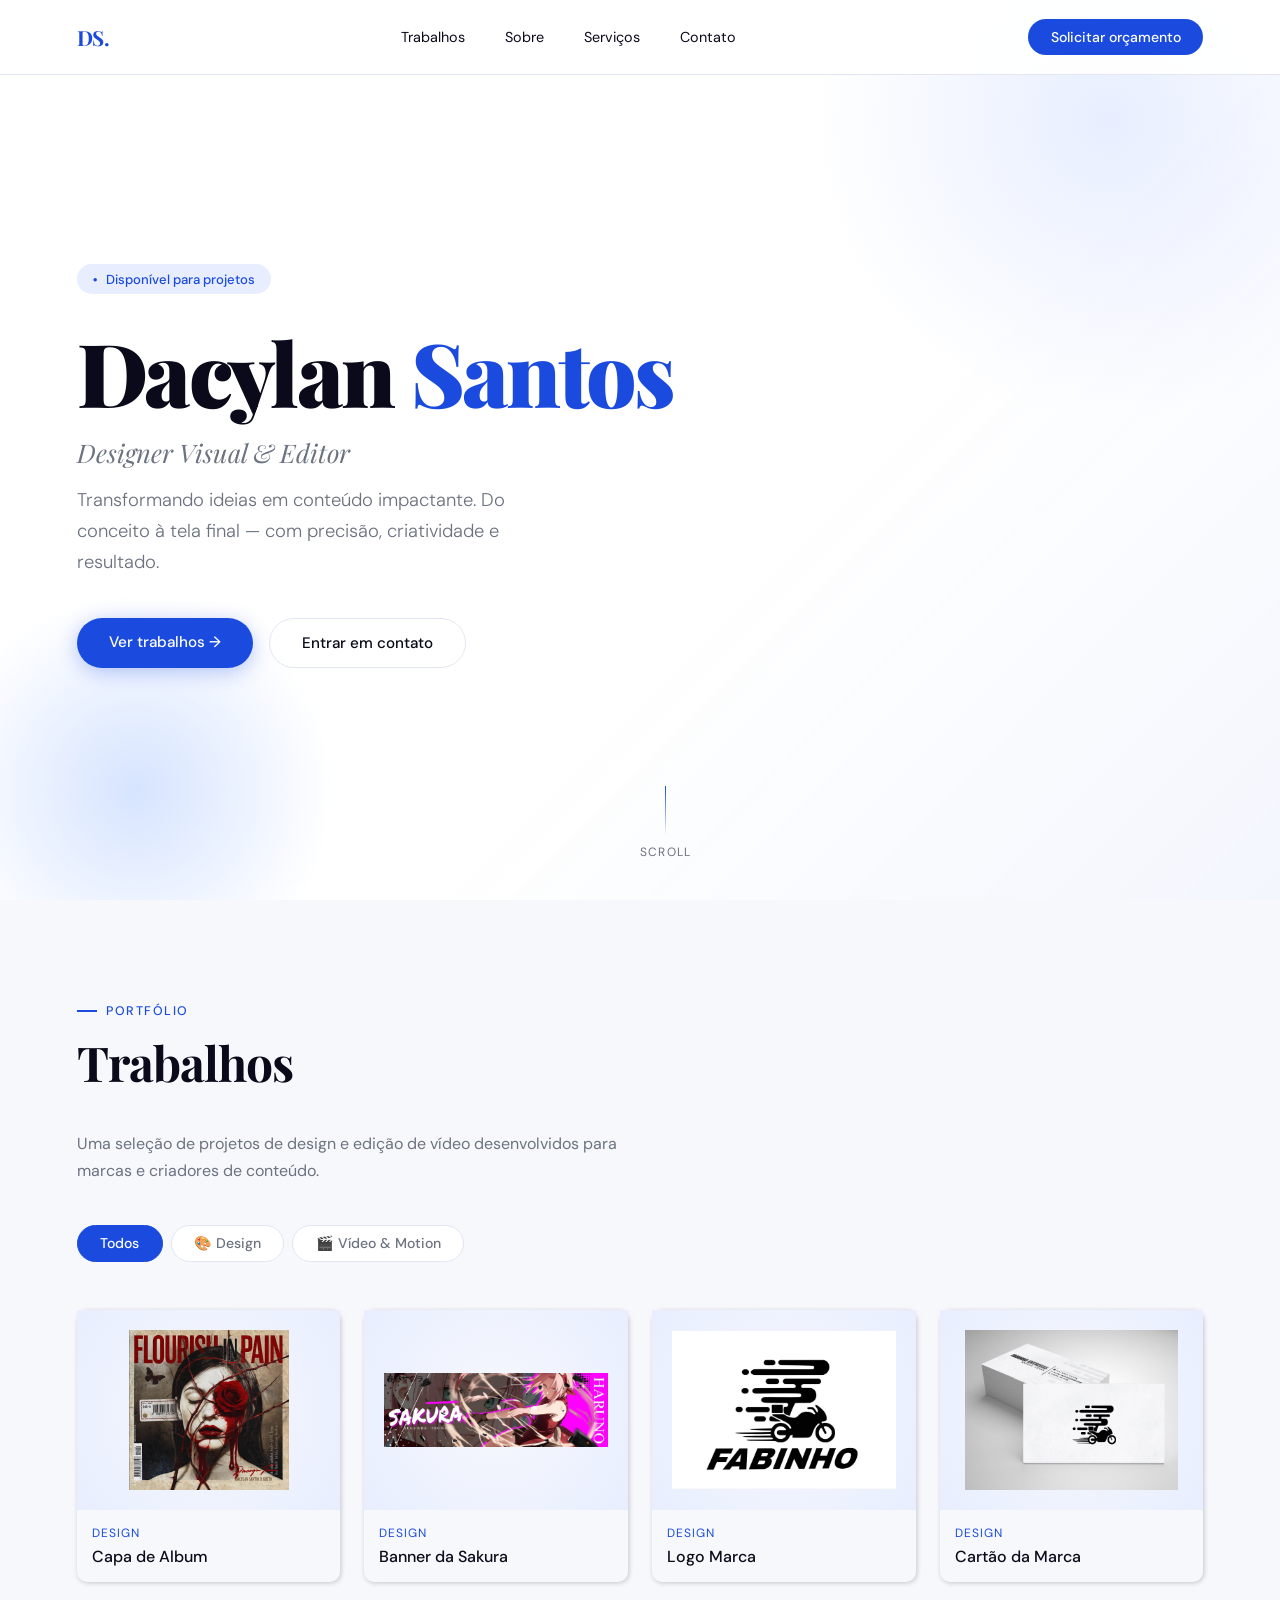
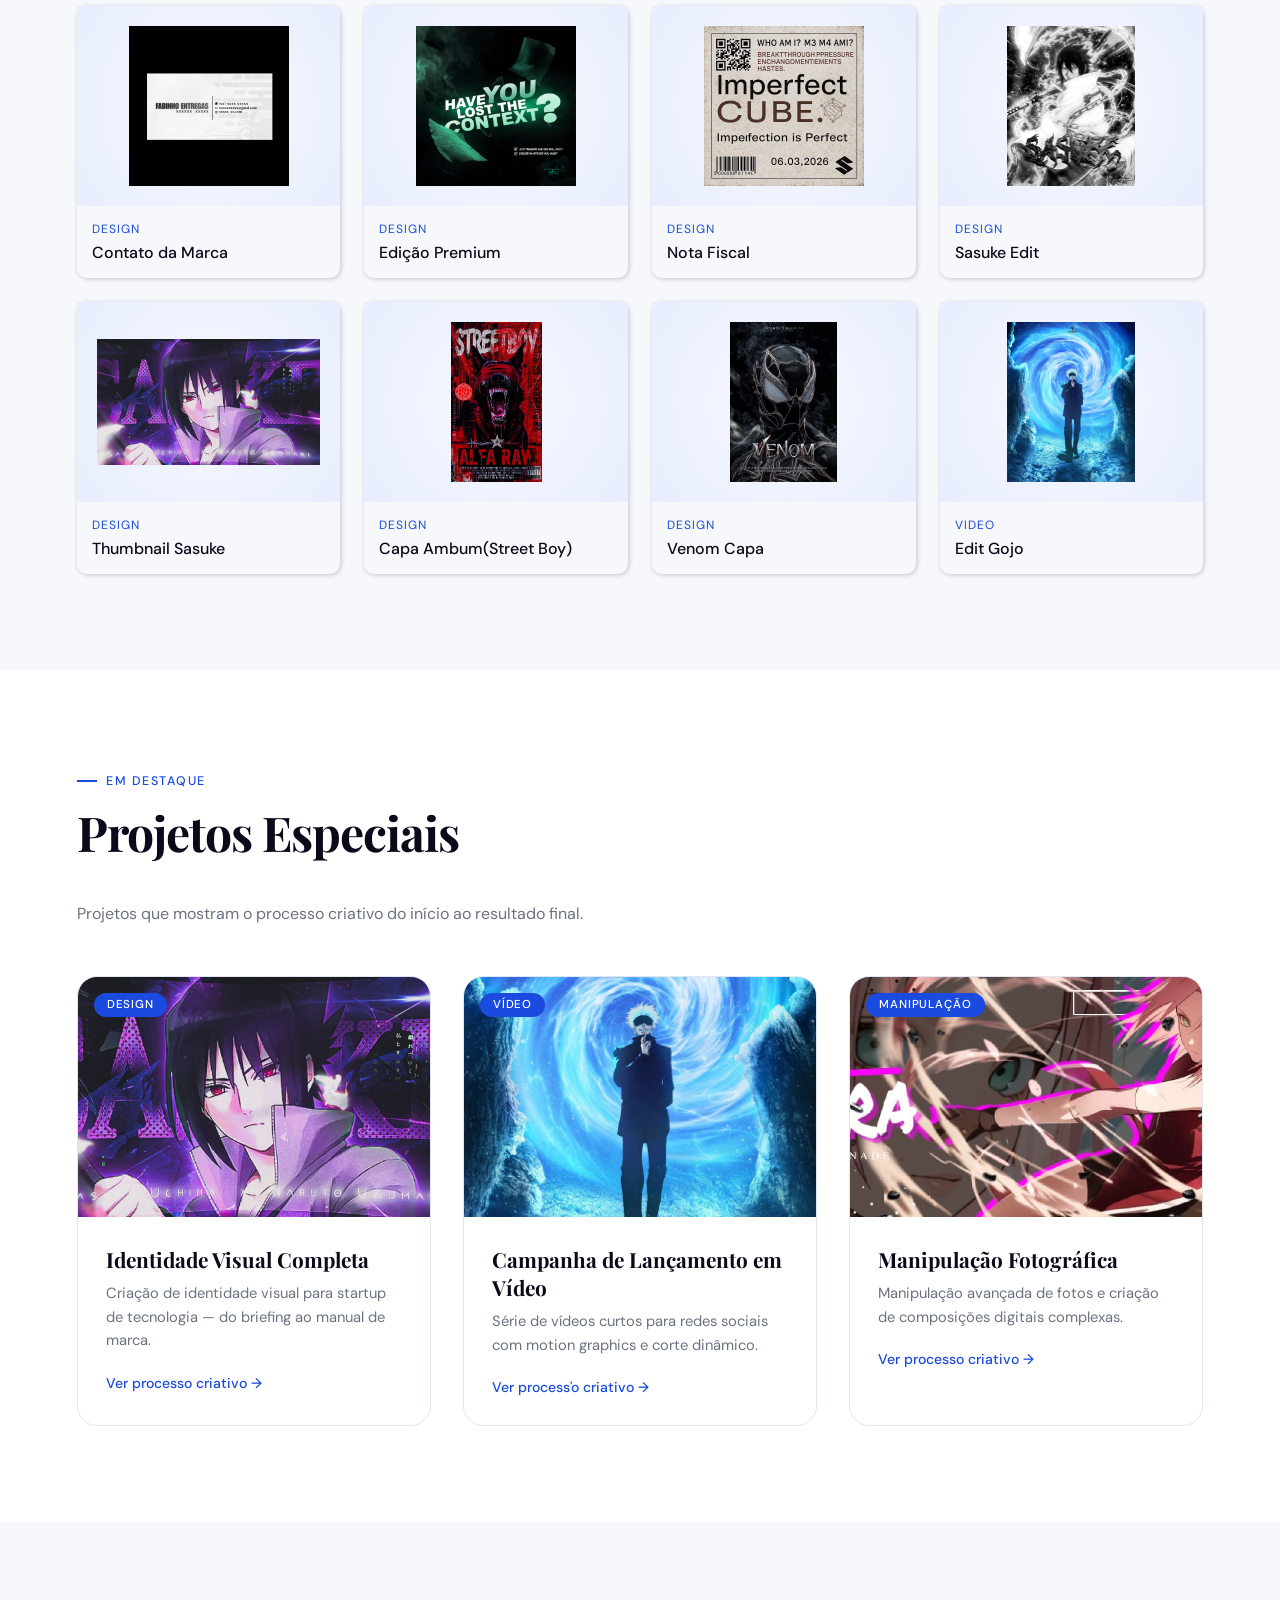
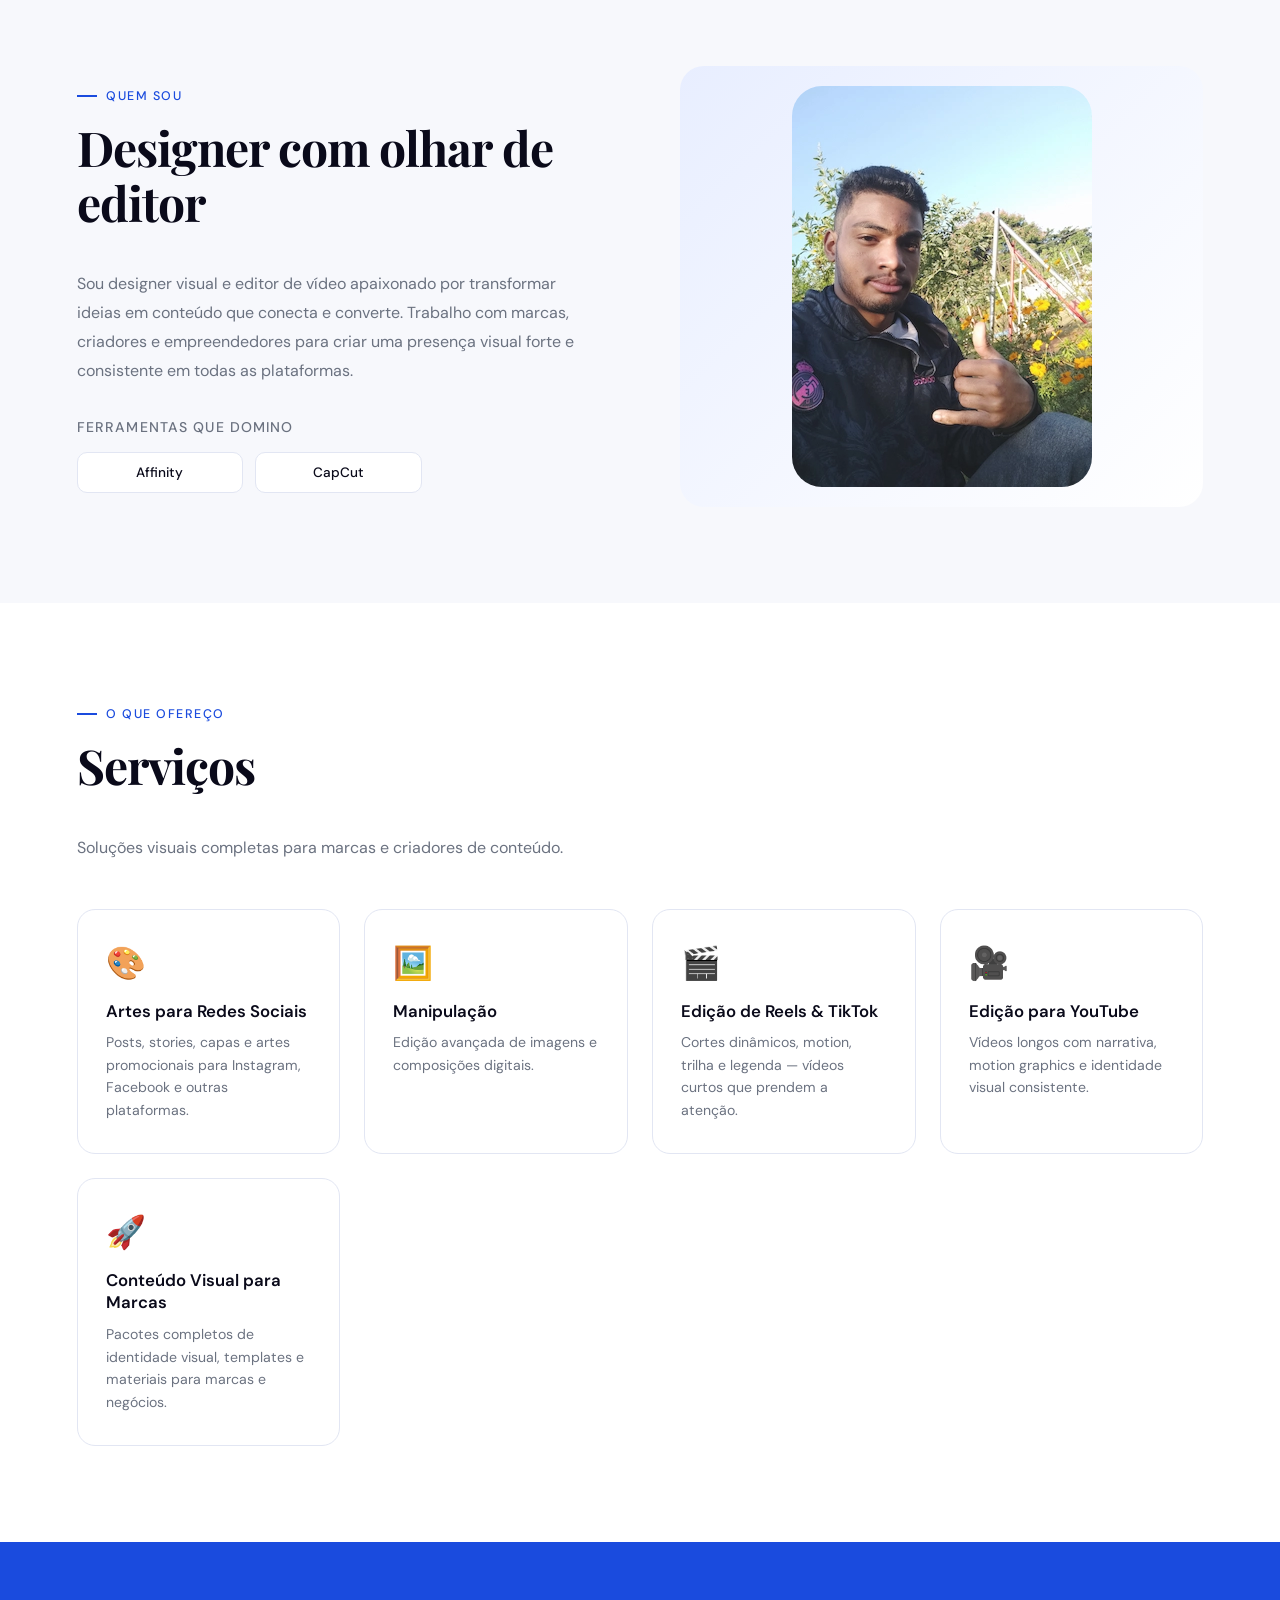
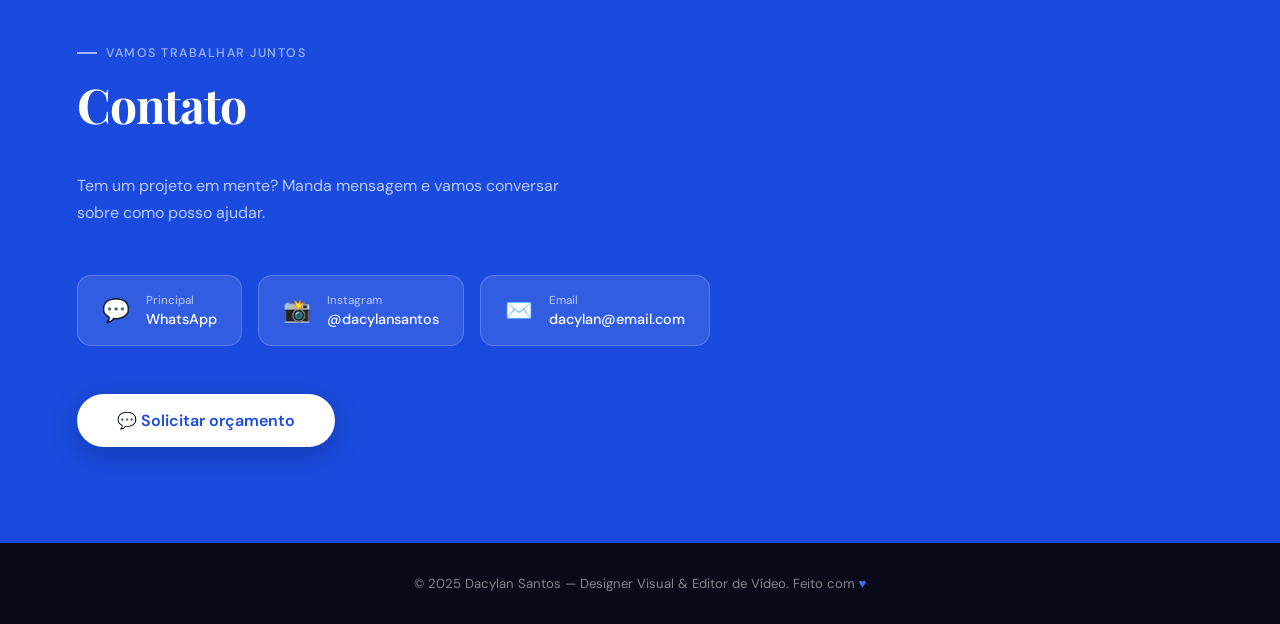
==== commit 57c9d52d: "terminar os detalhes" ====
--- a/index.html
+++ b/index.html
@@ -66,7 +66,7 @@
 
     <div class="destaque-card" onclick="openModal('proj1')">
       <div class="destaque-thumb">
-        <div class="destaque-thumb-big">🎨</div>
+          <img src="imgs/sasukeThumb.jpg" alt="Imgagem de um projeto">
         <div class="destaque-tag">Design</div>
       </div>
       <div class="destaque-body">
@@ -75,22 +75,22 @@
         <a class="destaque-link">Ver processo criativo →</a>
       </div>
     </div>
-
+    
     <div class="destaque-card" onclick="openModal('proj2')">
-      <div class="destaque-thumb" style="background:linear-gradient(135deg,#dde8ff,#e8f0ff)">
-        <div class="destaque-thumb-big">🎬</div>
+      <div class="destaque-thumb">
+          <img src="imgs/capa-video-gojo.jpg" alt="Imgagem de um projeto">
         <div class="destaque-tag">Vídeo</div>
       </div>
       <div class="destaque-body">
         <h3>Campanha de Lançamento em Vídeo</h3>
         <p>Série de vídeos curtos para redes sociais com motion graphics e corte dinâmico.</p>
-        <a class="destaque-link">Ver processo criativo →</a>
+        <a class="destaque-link">Ver process'o criativo →</a>
       </div>
     </div>
 
     <div class="destaque-card" onclick="openModal('proj3')">
-      <div class="destaque-thumb" style="background:linear-gradient(135deg,#e8eaff,#d0dcff)">
-        <div class="destaque-thumb-big">🖼️</div>
+      <div class="destaque-thumb">
+          <img src="imgs/bannerSakura.jpg" alt="Imgagem de um projeto">
         <div class="destaque-tag">Manipulação</div>
       </div>
       <div class="destaque-body">
--- a/css/style.css
+++ b/css/style.css
@@ -443,7 +443,7 @@
   /* DESTAQUES */
   .destaques-grid {
     display: grid;
-    grid-template-columns: repeat(auto-fill, minmax(340px, 1fr));
+    grid-template-columns: repeat(auto-fill, minmax(280px, 1fr));
     gap: 2rem;
     margin-top: 3rem;
   }
@@ -455,7 +455,6 @@
     overflow: hidden;
     cursor: pointer;
     transition: transform 0.25s, box-shadow 0.25s;
-    position: relative;
   }
 
   .destaque-card:hover {
@@ -466,15 +465,14 @@
   .destaque-thumb {
     height: 240px;
     background: linear-gradient(135deg, var(--blue-pale), #d0dcff);
-    display: flex;
-    align-items: center;
-    justify-content: center;
     position: relative;
   }
 
-  .destaque-thumb-big {
-    font-size: 5rem;
-    opacity: 0.25;
+  .destaque-thumb img{
+    width: 100%;
+    object-fit: cover;
+    max-height: 240px;
+    height: 100%;
   }
 
   .destaque-tag {
@@ -777,6 +775,7 @@
   }
 
   .modal {
+    position: relative;
     background: white;
     border-radius: 24px;
     max-width: 700px;
@@ -794,7 +793,8 @@
 
   .modal-close {
     position: absolute;
-    right: 0px;
+    top: 3%;
+    left: 90%;
     margin-right: 60px;
     margin-top: 10px;
     z-index: 1000;
@@ -814,6 +814,17 @@
     color: var(--blue);
   }
 
+  .pai-img-thumb{
+    height: 260px;
+  }
+
+  .pai-img-thumb img{
+    object-fit: contain;
+    width: 100%;
+    max-height: 260px;
+    height: 100%;
+  }
+
   .modal h2 {
     font-family: 'Playfair Display', serif;
     font-size: 1.8rem;
@@ -828,6 +839,7 @@
     font-size: 0.75rem;
     font-weight: 500;
     padding: 0.3rem 0.9rem;
+    margin-top: 25px;
     border-radius: 50px;
     margin-bottom: 1.5rem;
   }
@@ -848,18 +860,6 @@
     color: var(--text-muted);
     line-height: 1.7;
     font-size: 0.95rem;
-  }
-
-  .modal-thumb {
-    height: 200px;
-    background: linear-gradient(135deg, var(--blue-pale), #d0dcff);
-    border-radius: 14px;
-    margin-bottom: 2rem;
-    display: flex;
-    align-items: center;
-    justify-content: center;
-    font-size: 4rem;
-    opacity: 0.3;
   }
 
   /* ocutação da barra lateral do modal */
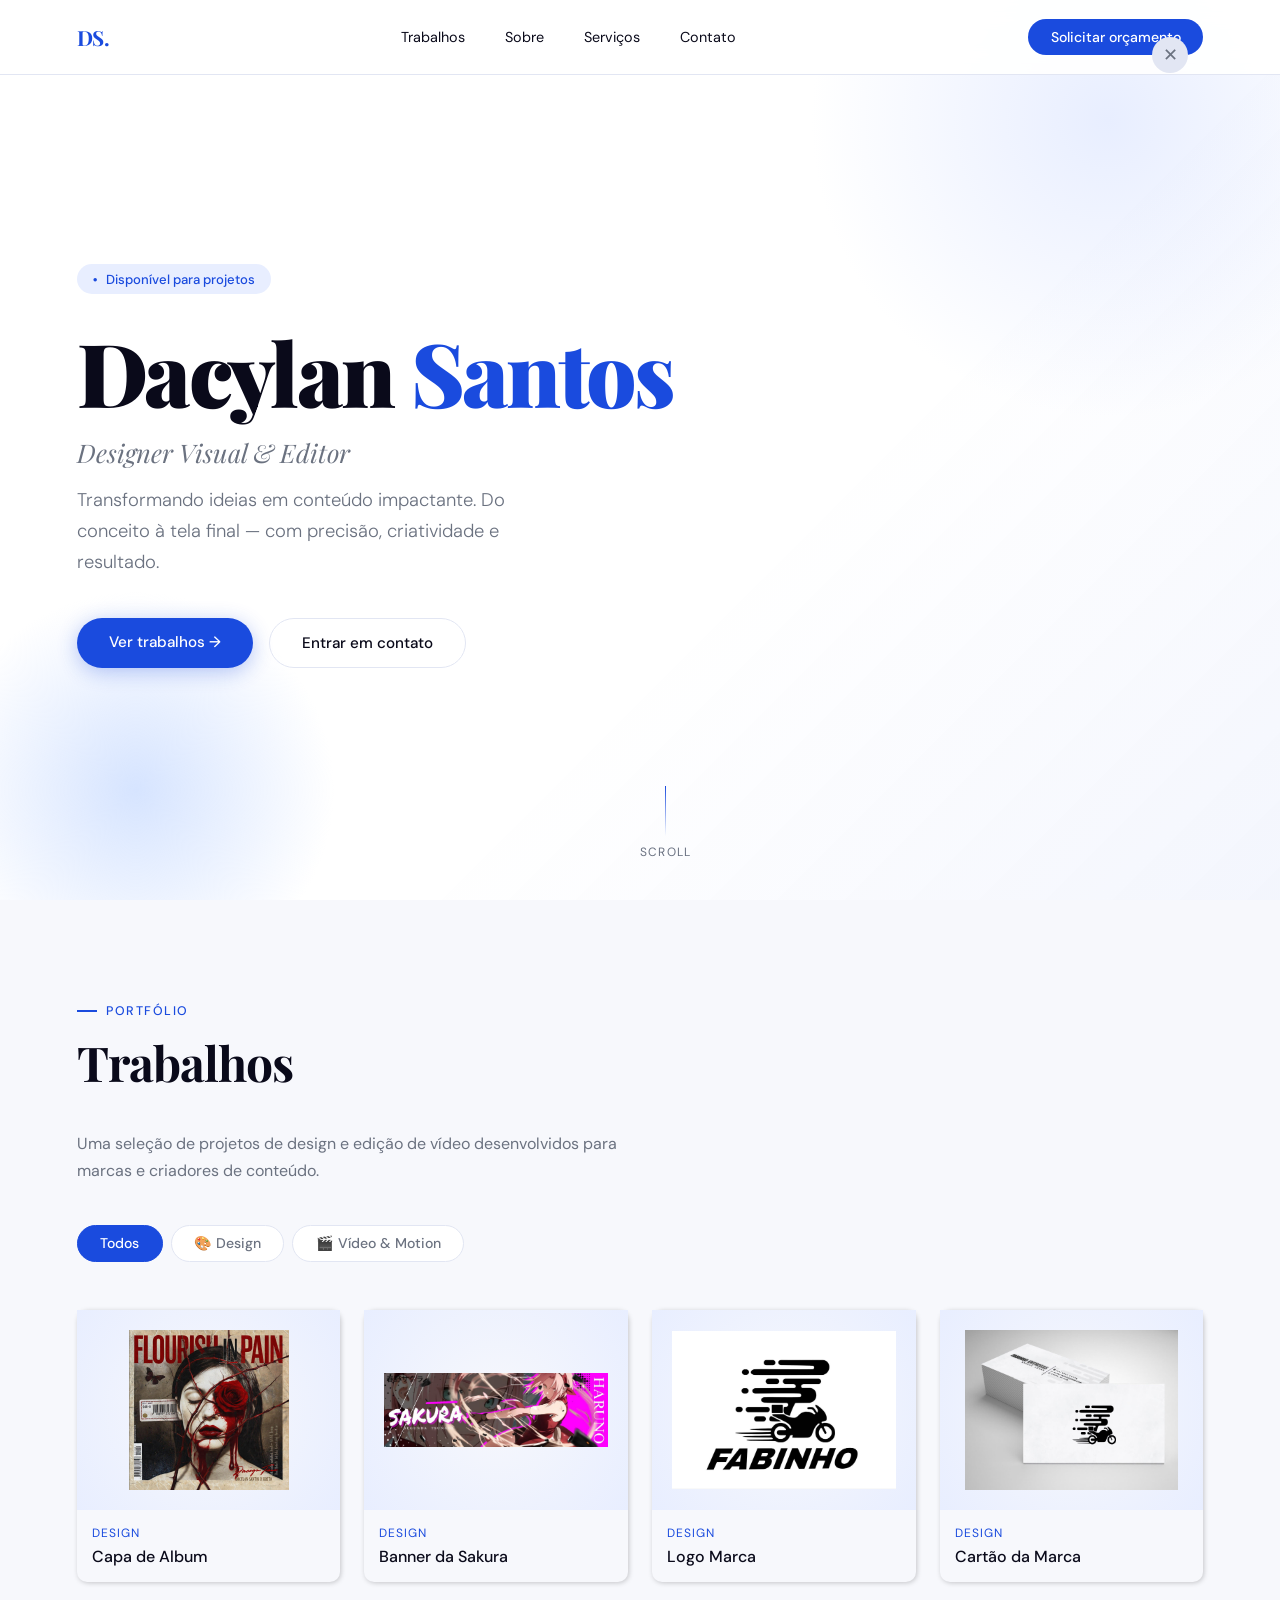
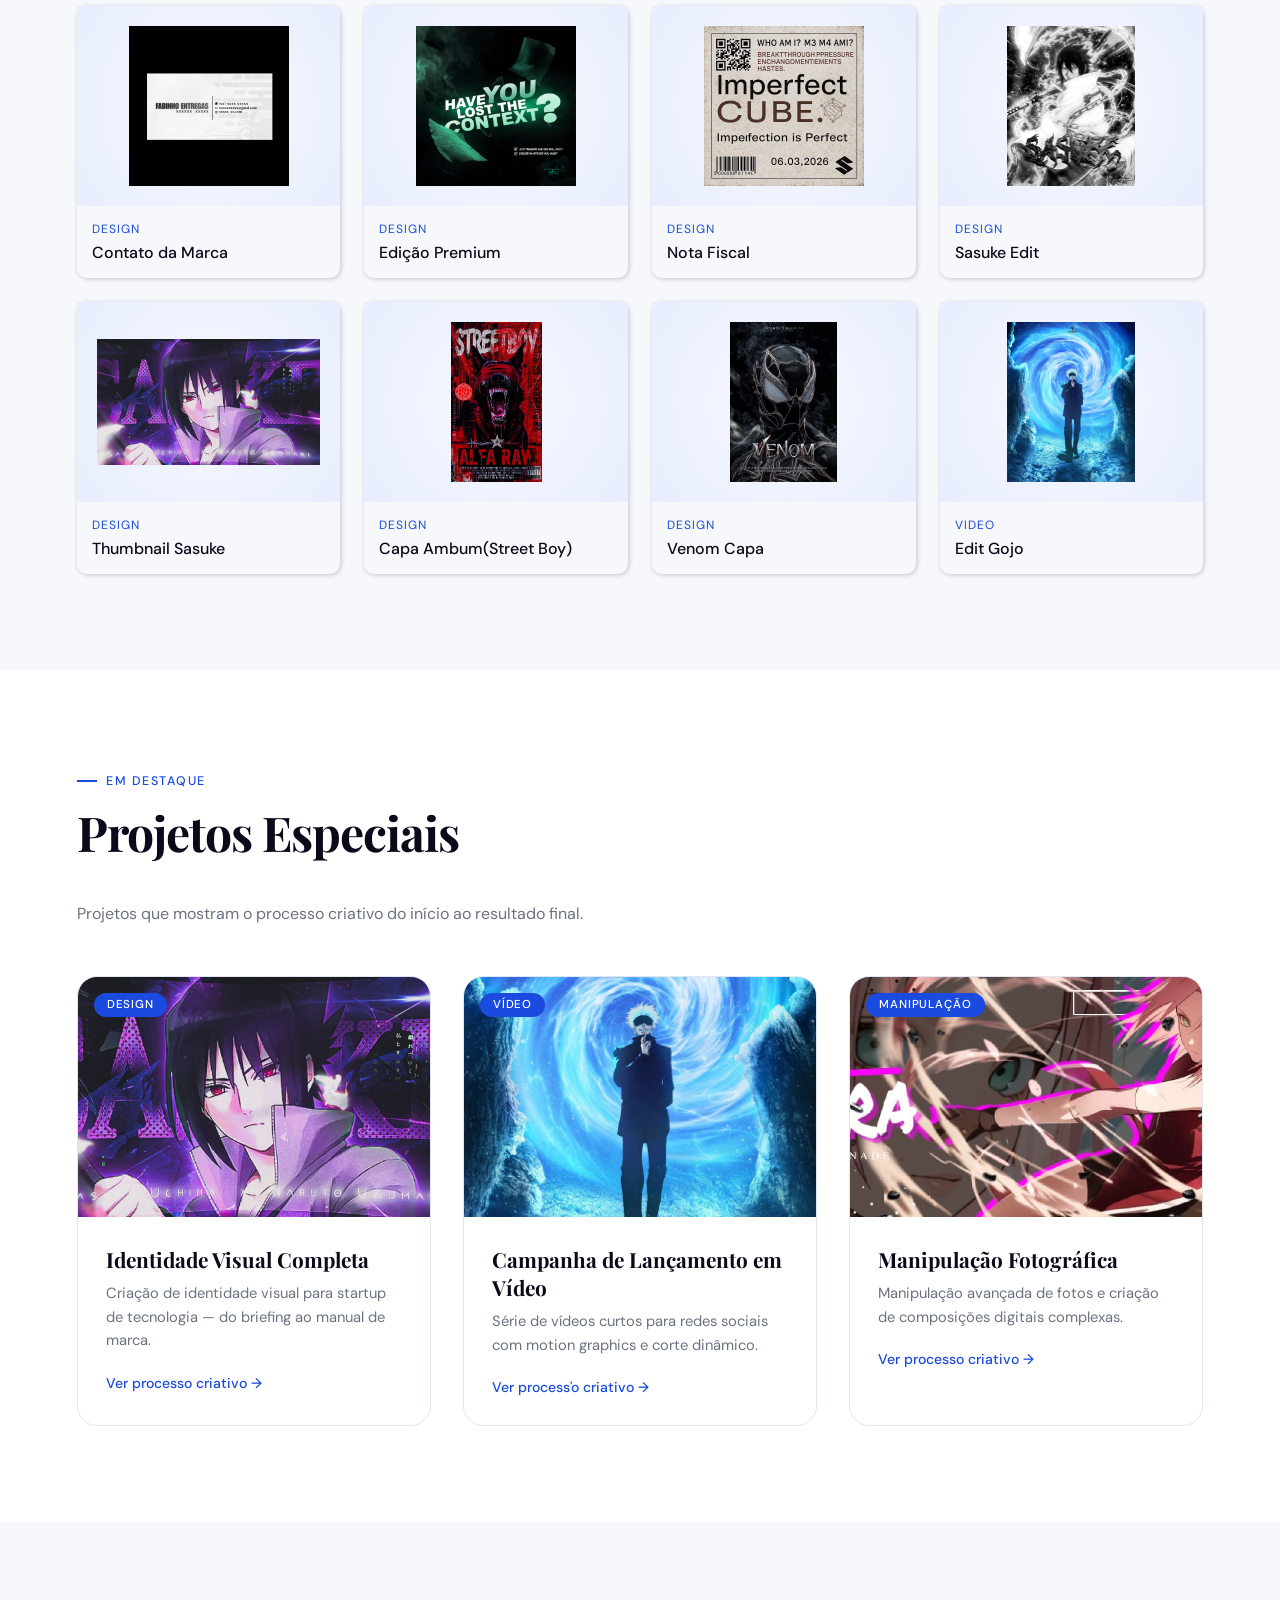
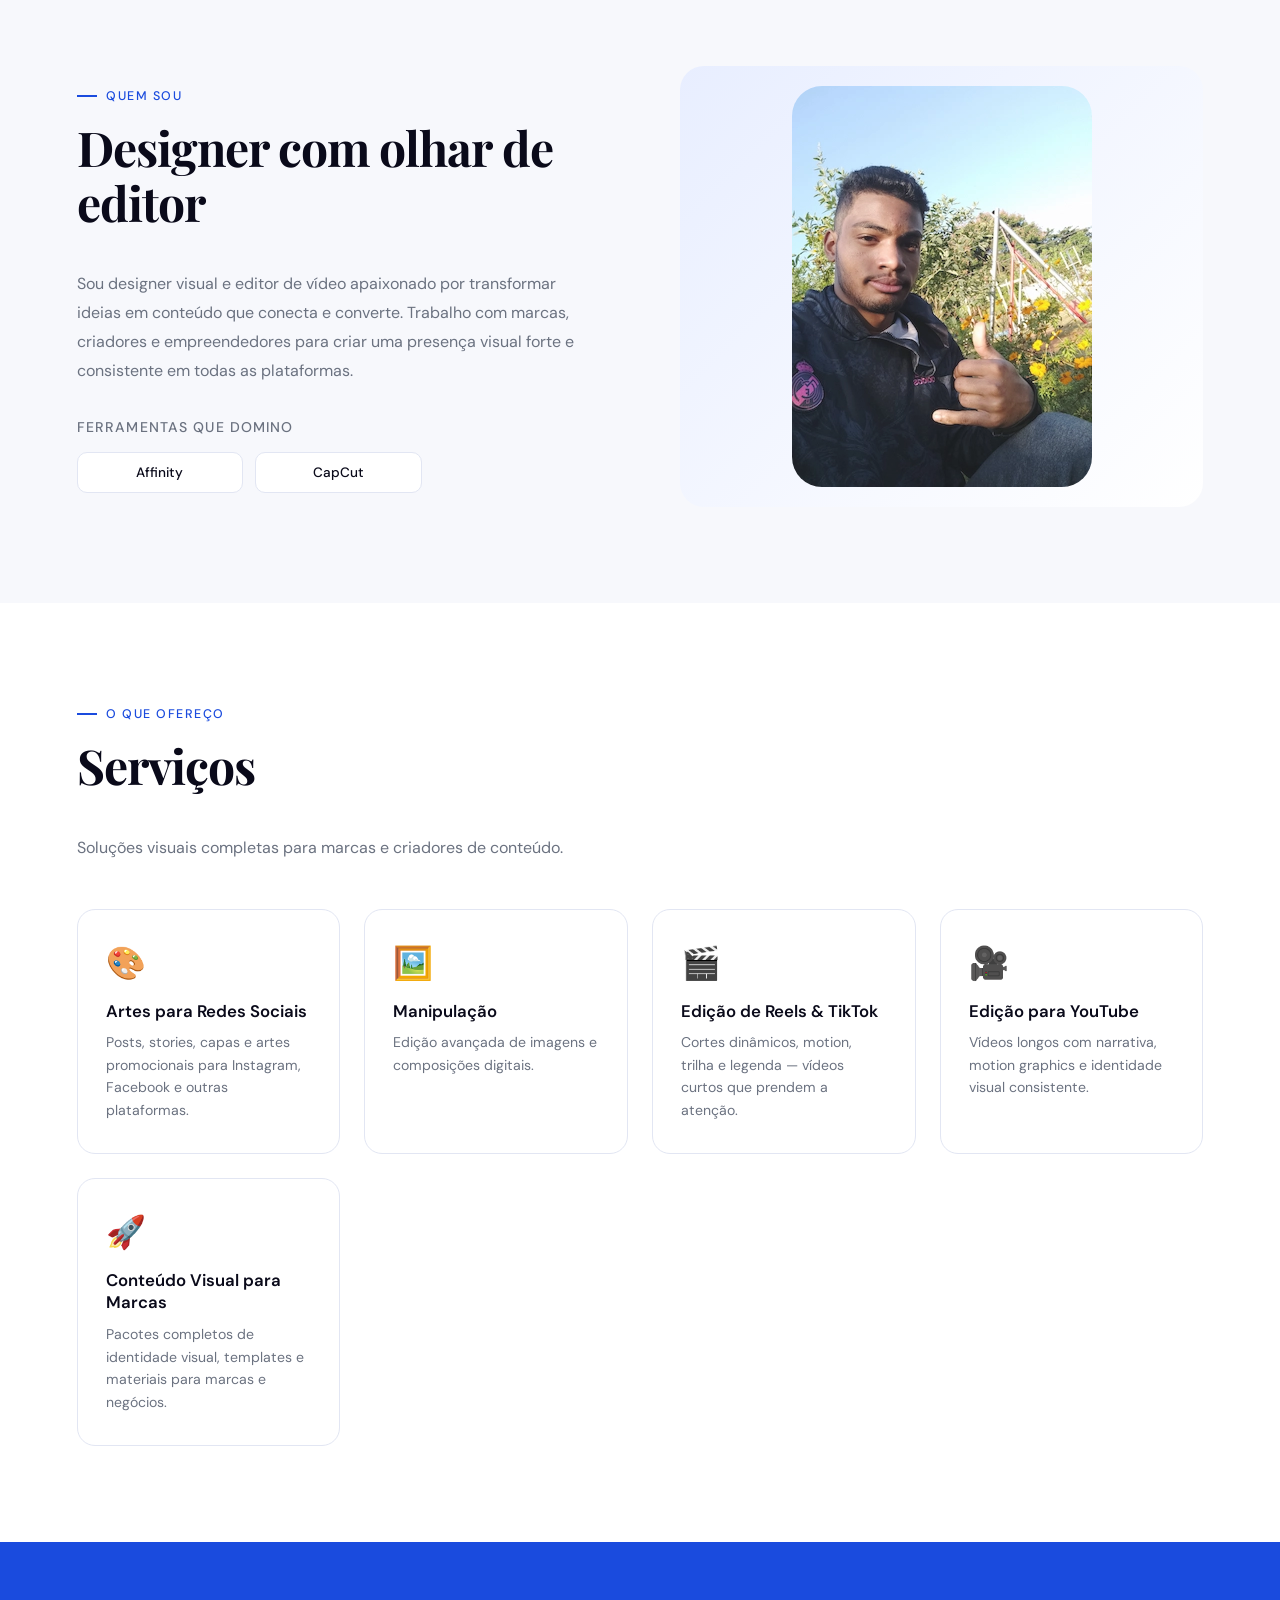
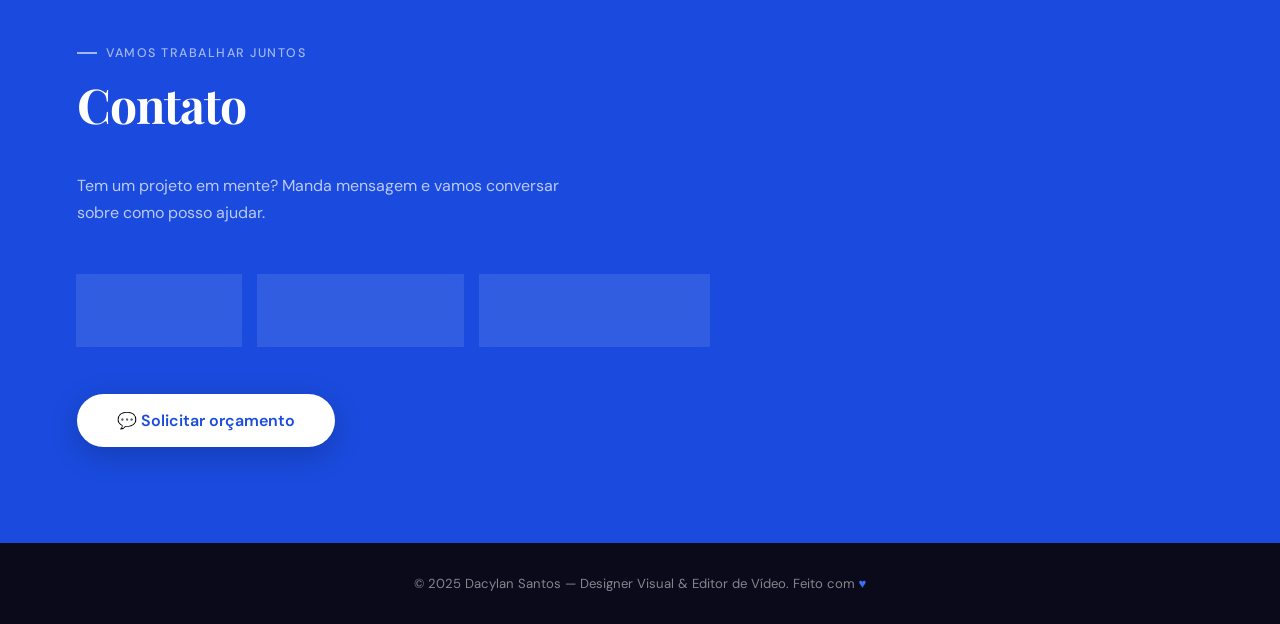
==== commit 388547d1: "a" ====
--- a/index.html
+++ b/index.html
@@ -75,7 +75,7 @@
         <a class="destaque-link">Ver processo criativo →</a>
       </div>
     </div>
-    
+
     <div class="destaque-card" onclick="openModal('proj2')">
       <div class="destaque-thumb">
           <img src="imgs/capa-video-gojo.jpg" alt="Imgagem de um projeto">
@@ -199,6 +199,11 @@
   <p>© 2025 Dacylan Santos — Designer Visual & Editor de Vídeo. Feito com <span>♥</span></p>
 </footer>
 
+<!-- PROJETOS -->
+ <div class="proj-poupup">
+    <button class="modal-close" onclick="closeModalDirect()">✕</button>  
+ </div>
+
 <!-- MODAL -->
 <div class="modal-overlay" id="modalOverlay" onclick="closeModal(event)">
   <div class="modal" id="modal">
--- a/css/style.css
+++ b/css/style.css
@@ -825,6 +825,11 @@
     height: 100%;
   }
 
+  .pai-img-thumb video{
+    max-height: 260px;
+    width: 100%;
+  }
+
   .modal h2 {
     font-family: 'Playfair Display', serif;
     font-size: 1.8rem;
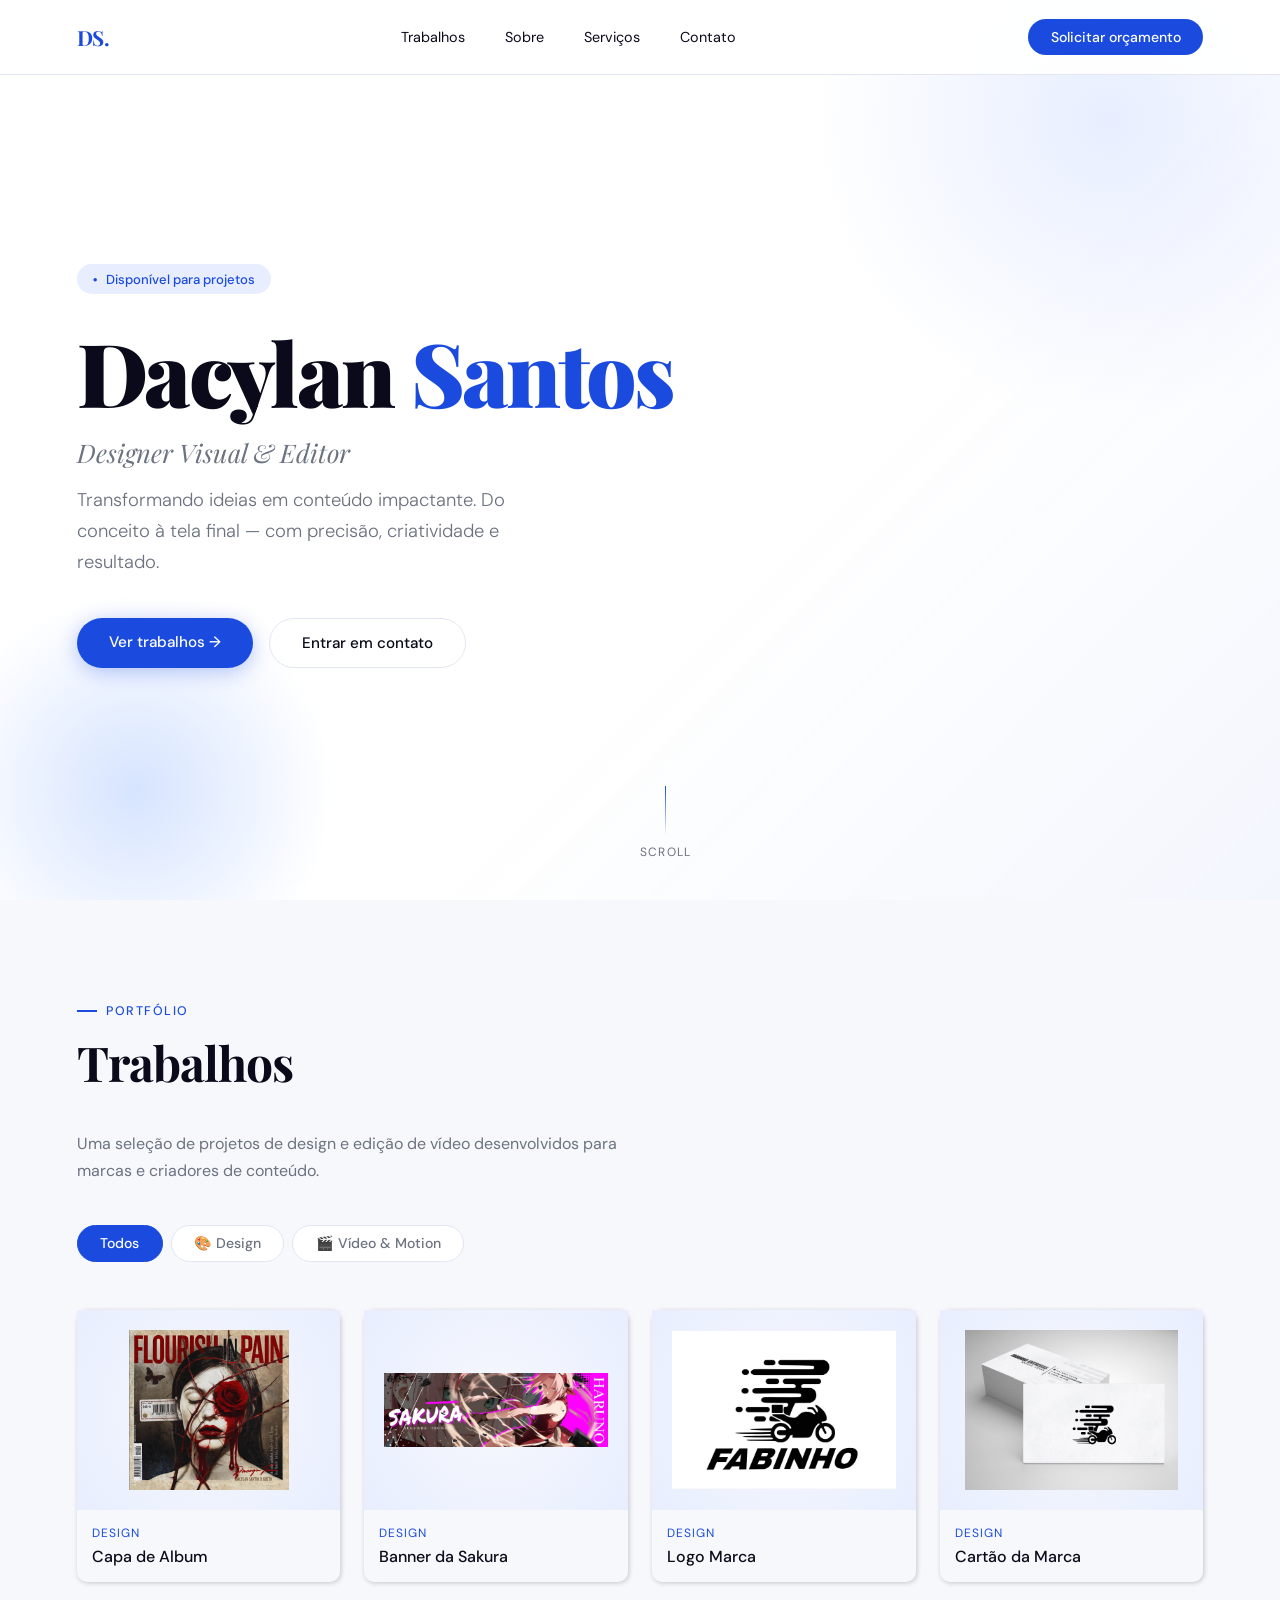
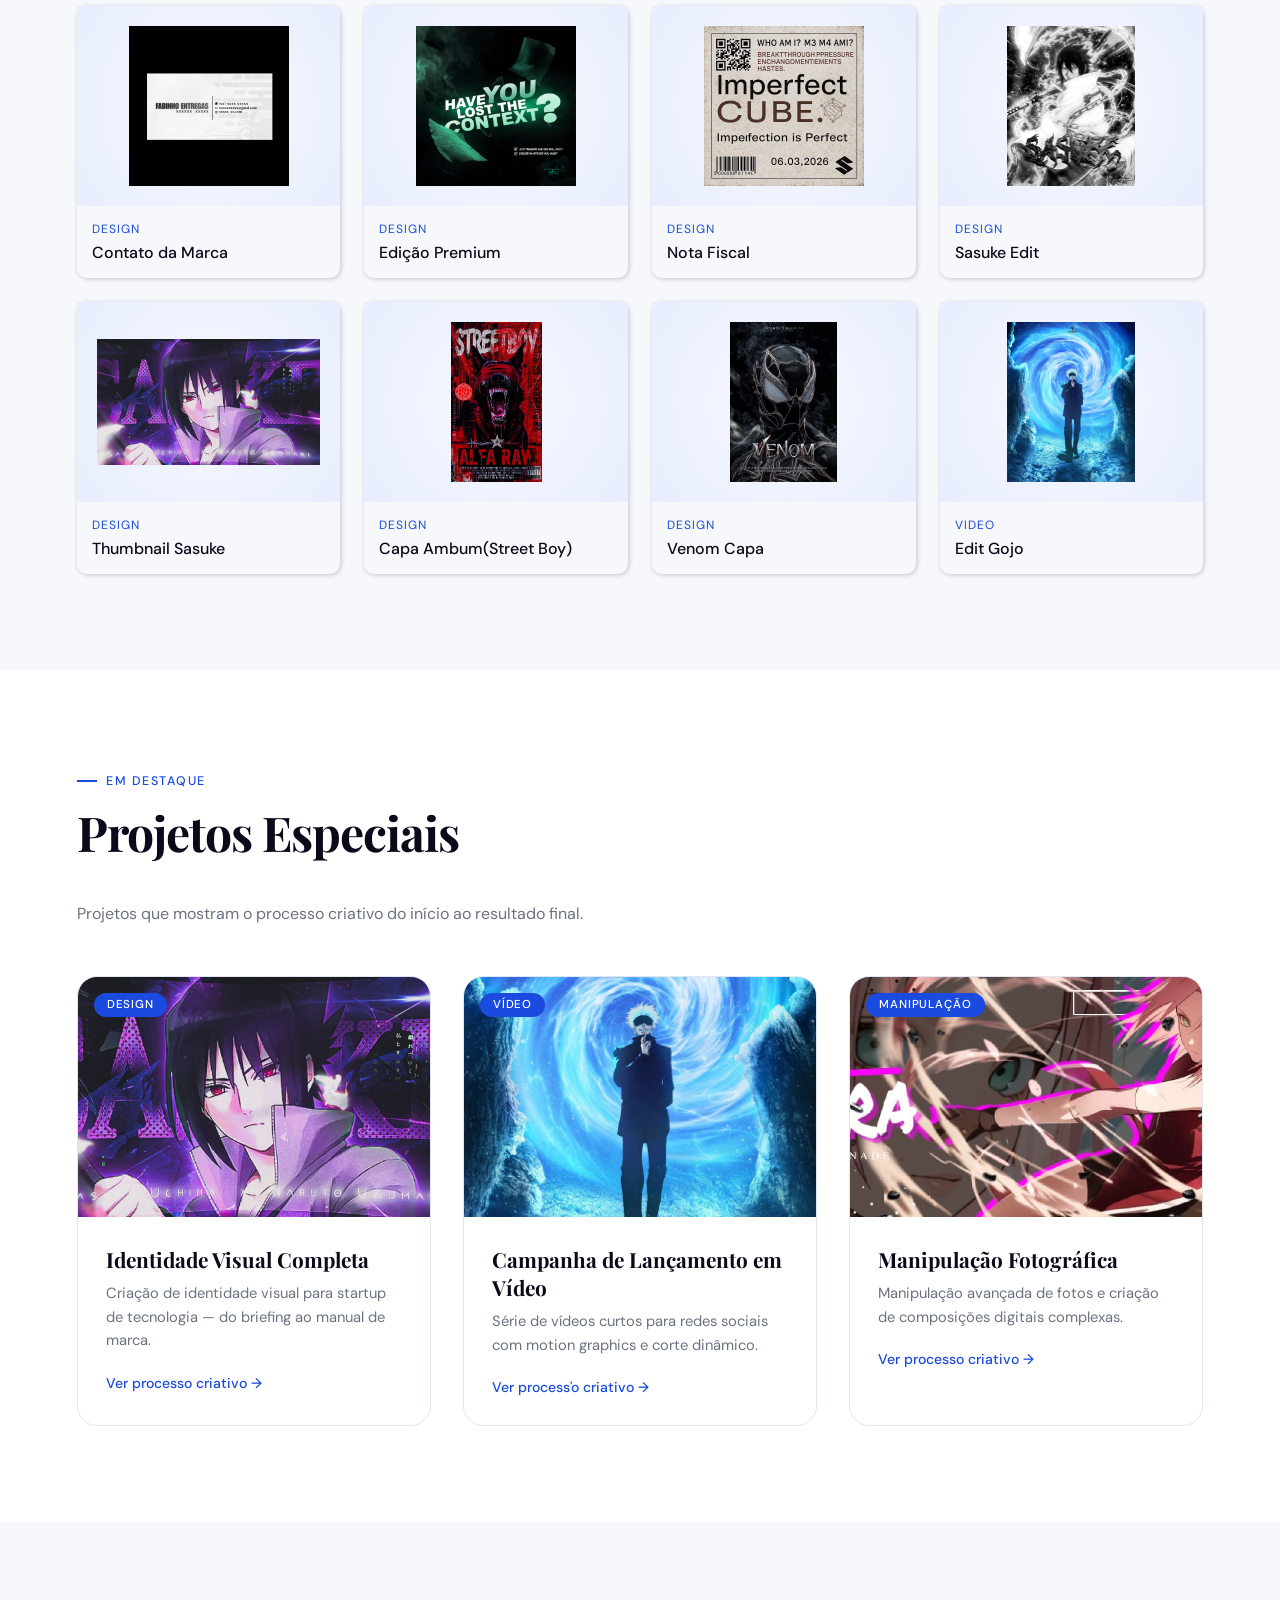
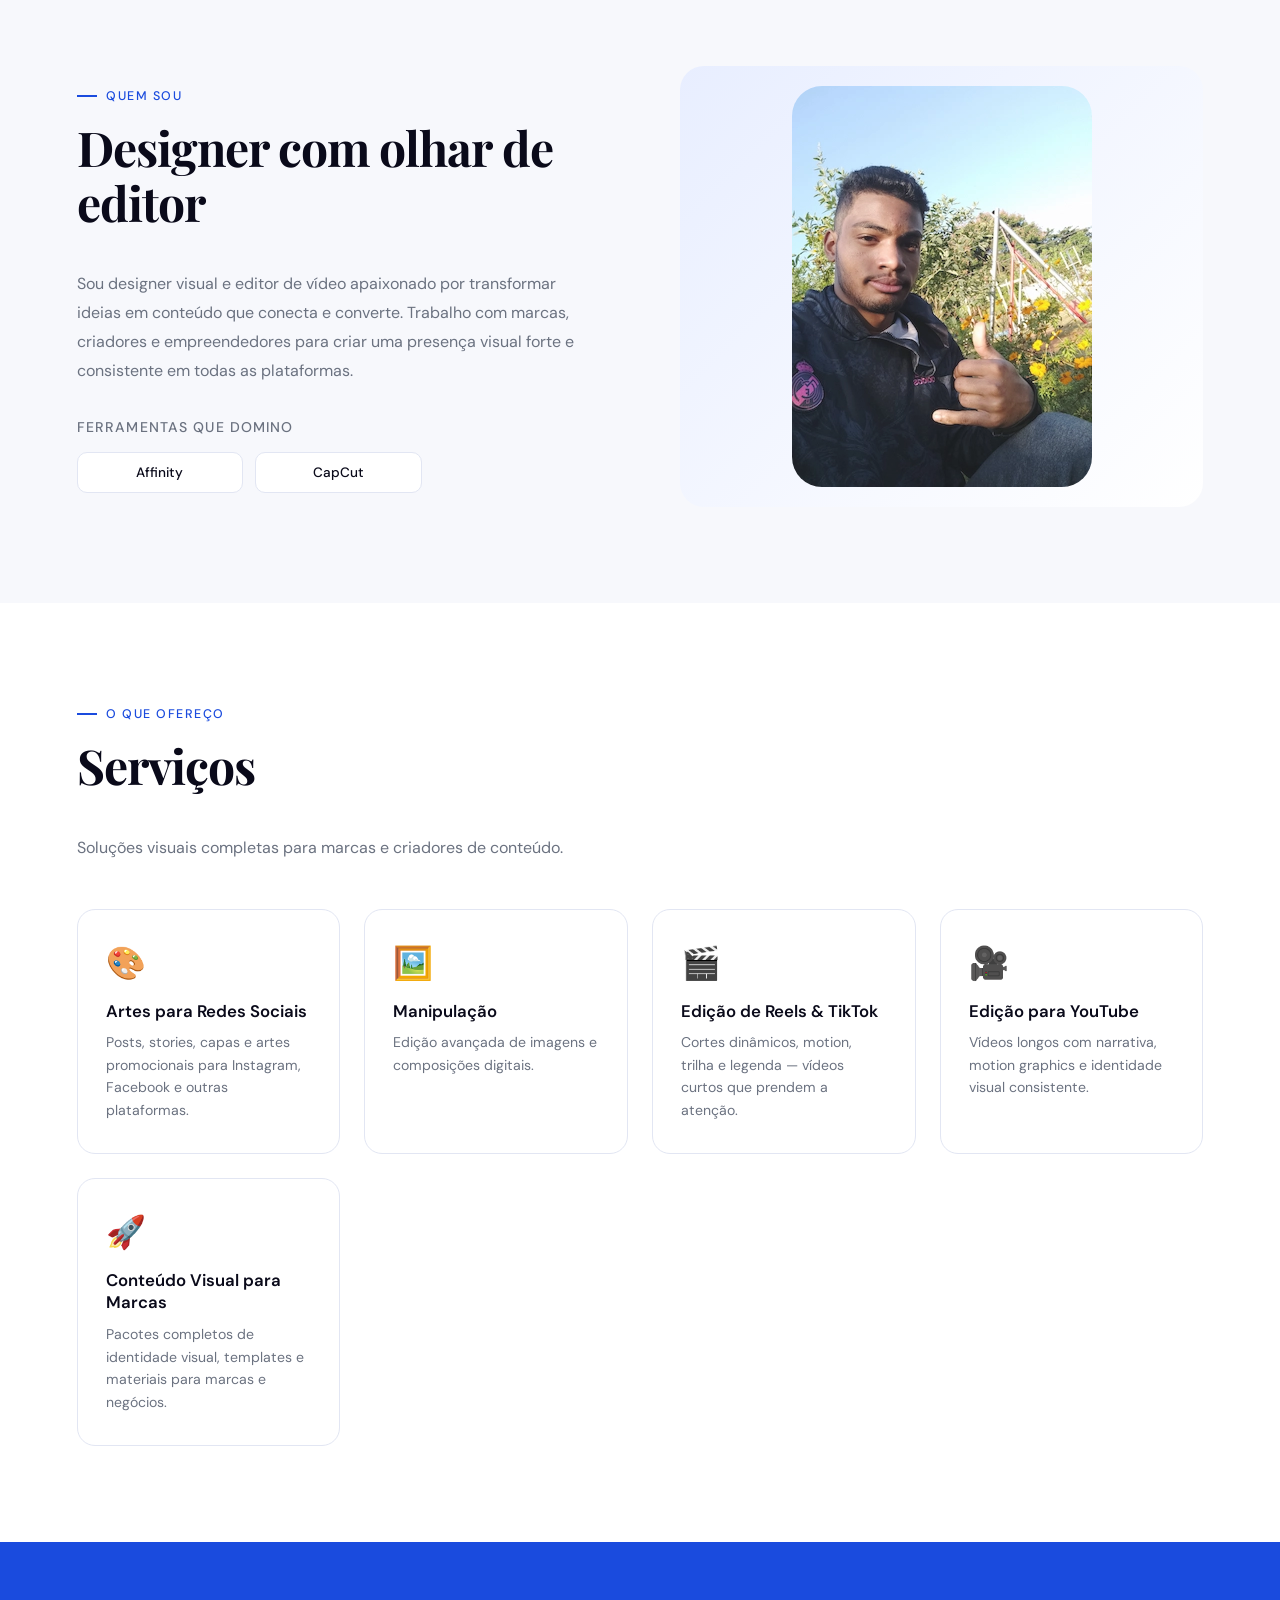
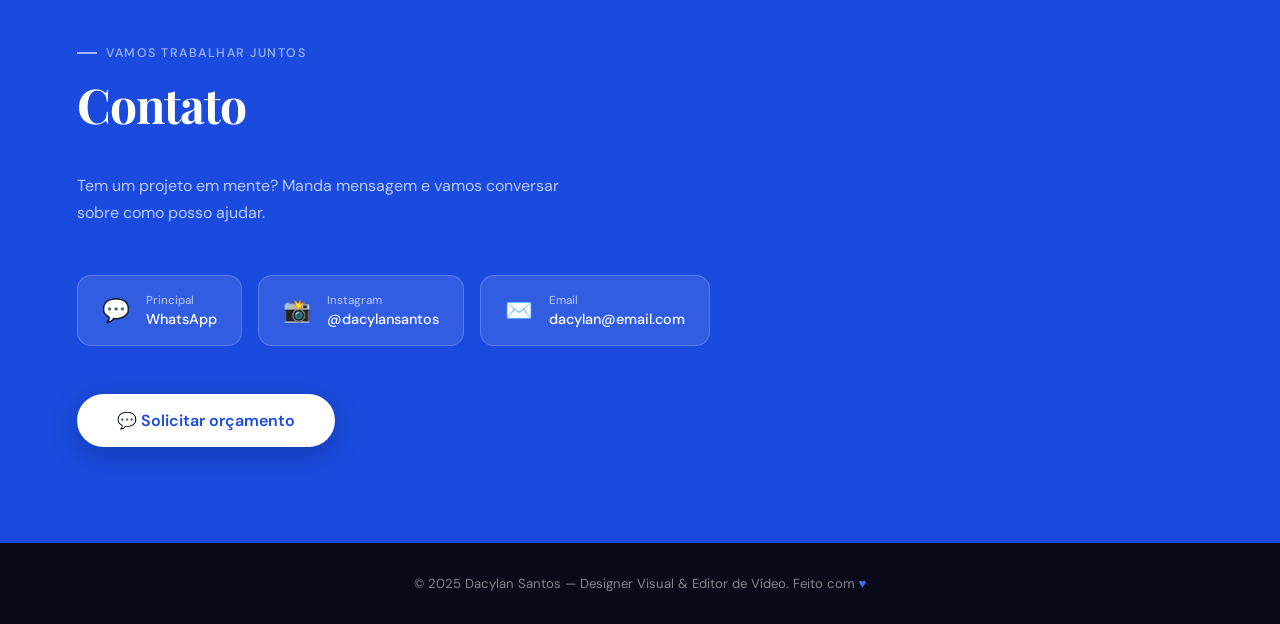
==== commit b4dd85d7: "a" ====
--- a/index.html
+++ b/index.html
@@ -201,7 +201,6 @@
 
 <!-- PROJETOS -->
  <div class="proj-poupup">
-    <button class="modal-close" onclick="closeModalDirect()">✕</button>  
  </div>
 
 <!-- MODAL -->
--- a/css/style.css
+++ b/css/style.css
@@ -880,6 +880,27 @@
     /* Para Internet Explorer e Edge antigo */
   }
 
+    /* poupup */
+  .proj-poupup {
+    position: fixed;
+    inset: 0;
+    z-index: 200;
+    background: rgba(10, 10, 26, 0.7);
+    backdrop-filter: blur(6px);
+    display: flex;
+    align-items: center;
+    justify-content: center;
+    padding: 2rem;
+    opacity: 0;
+    pointer-events: none;
+    transition: opacity 0.3s;
+  }
+
+  .proj-poupup.open {
+    opacity: 1;
+    pointer-events: all;
+  }
+
 
   /* FOOTER */
   footer {
